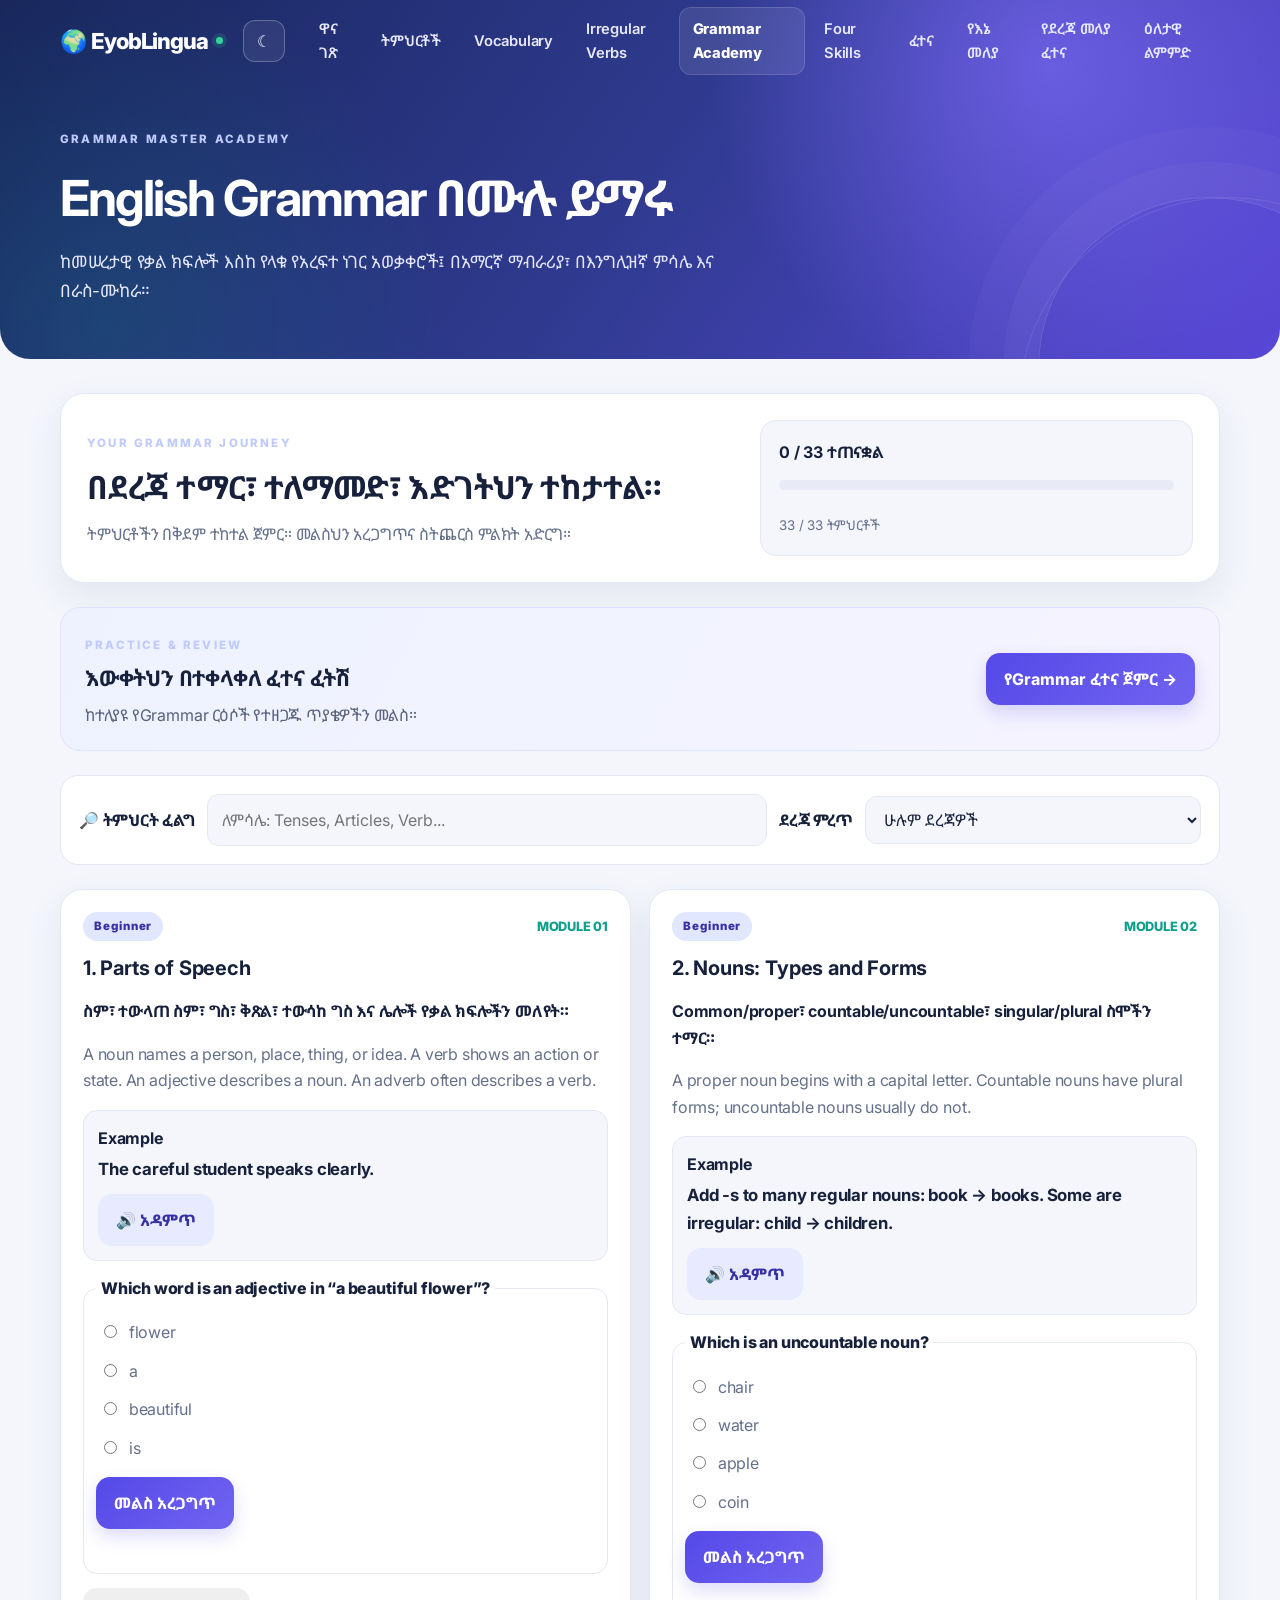
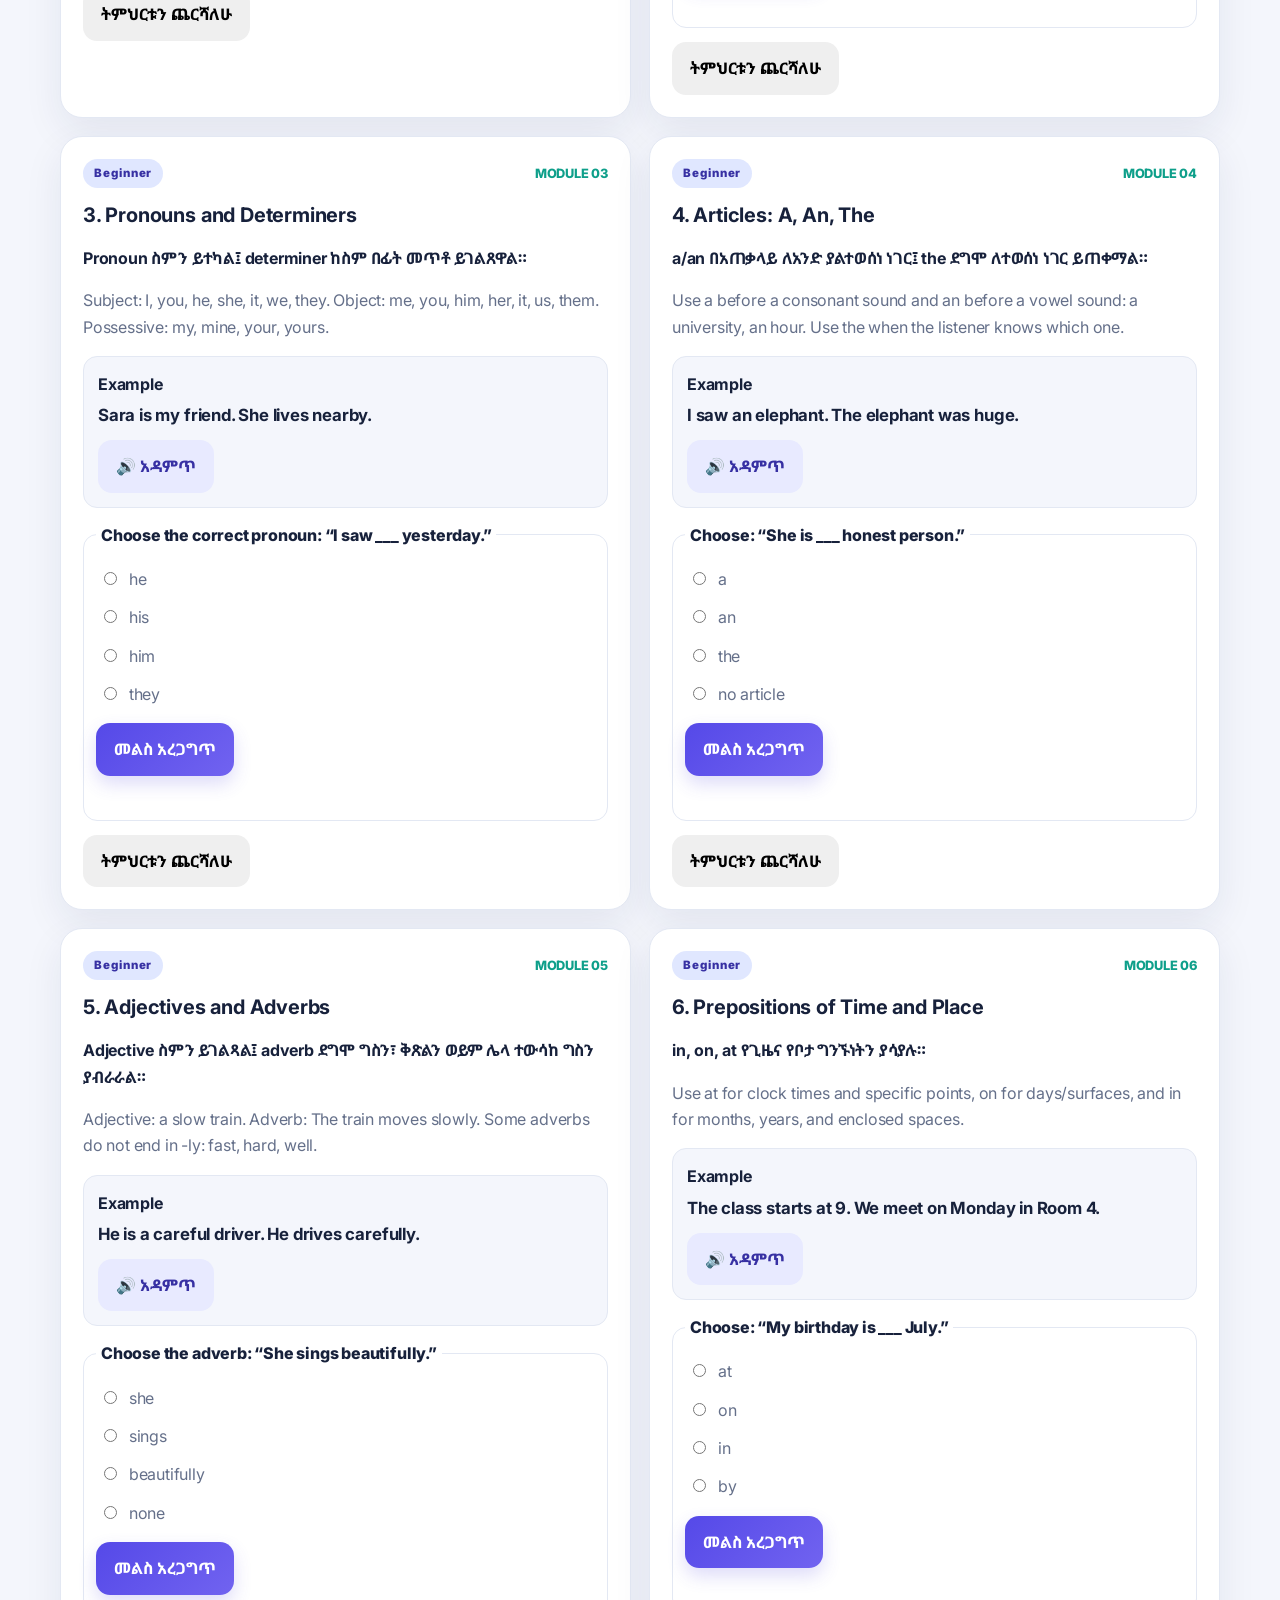
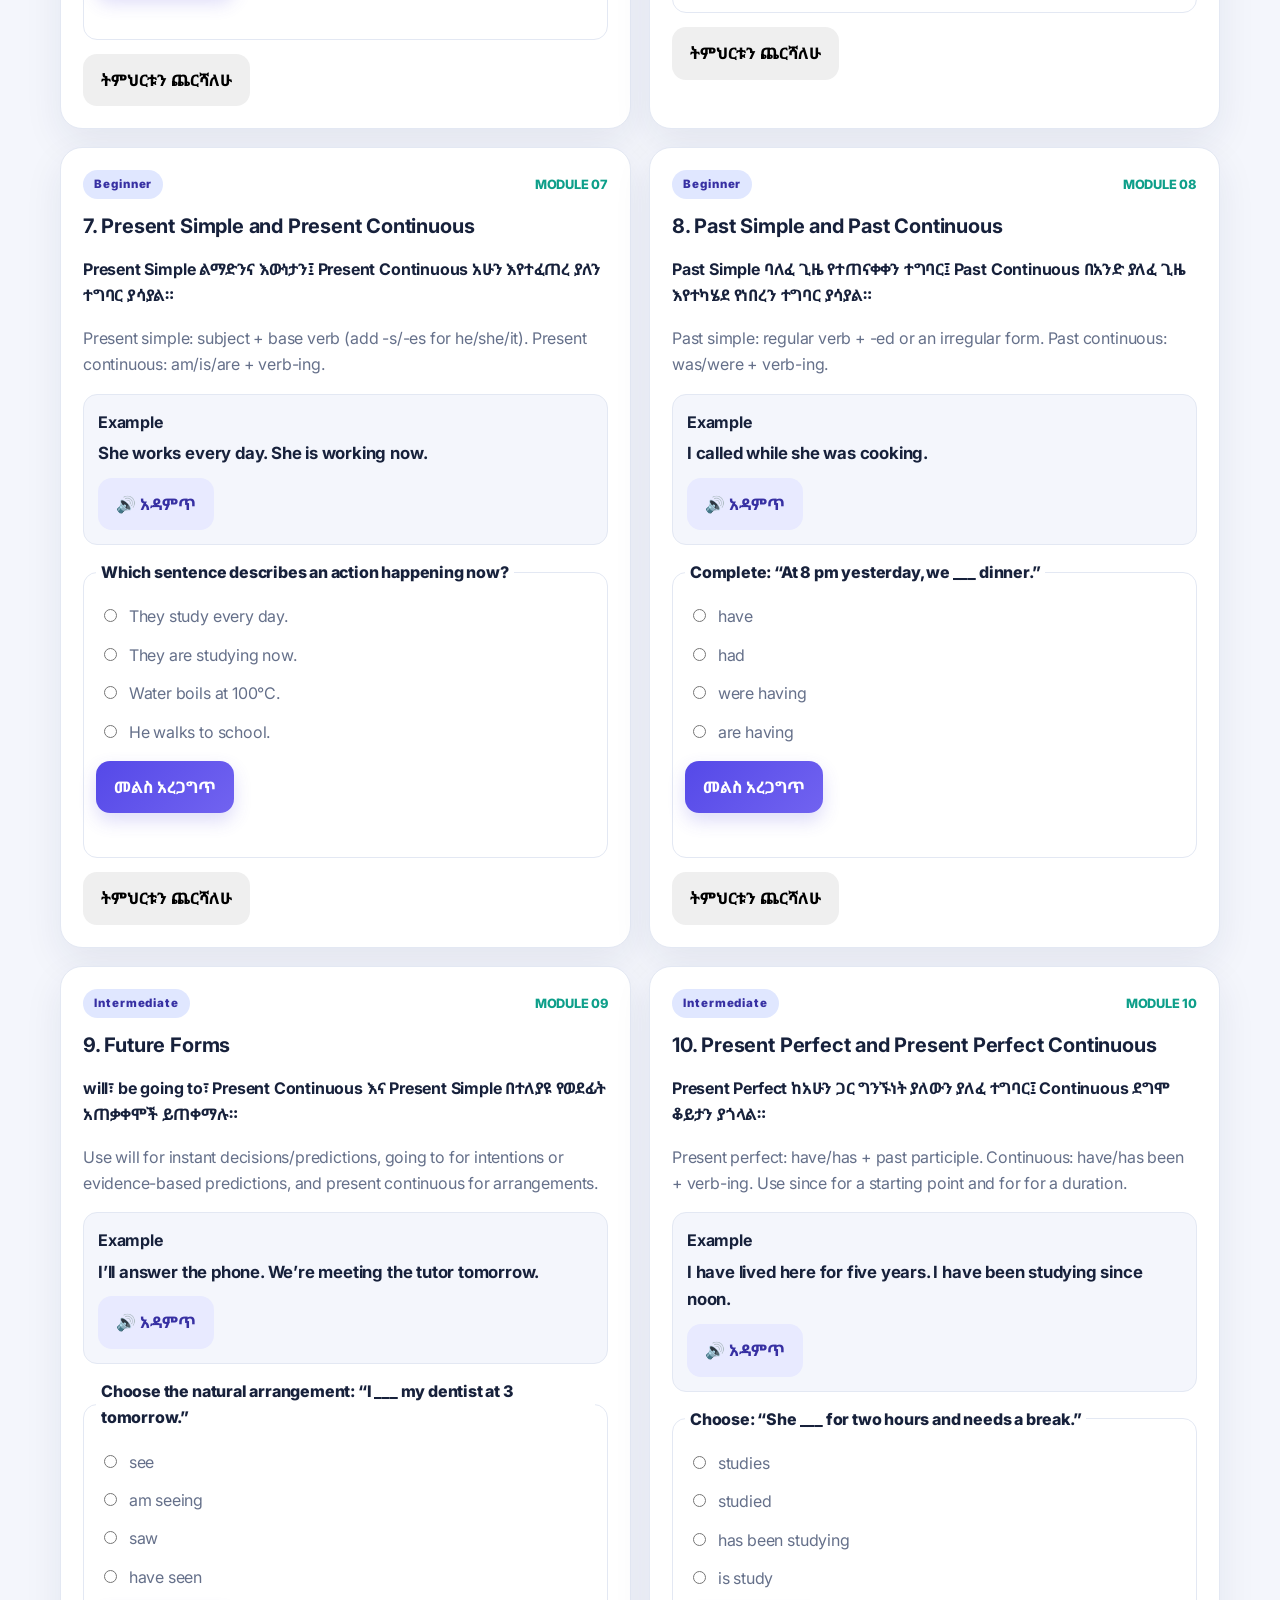
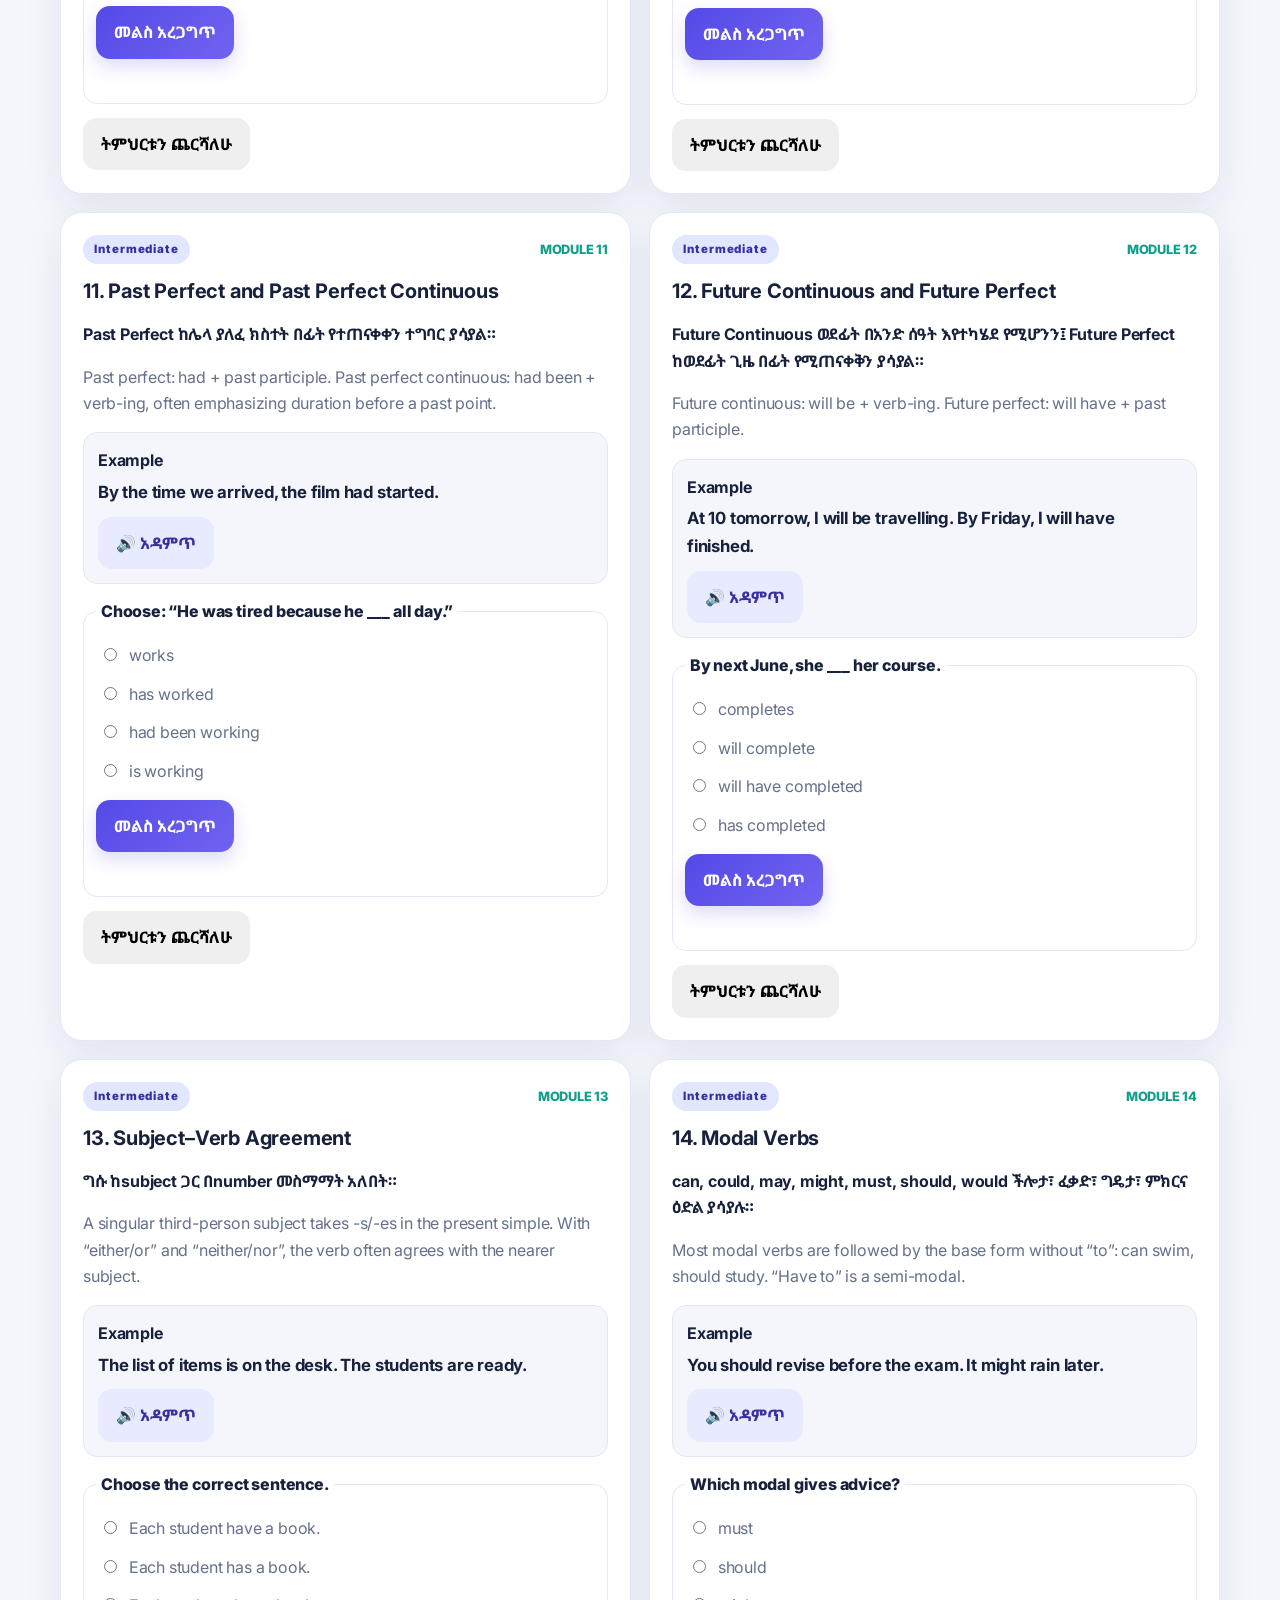
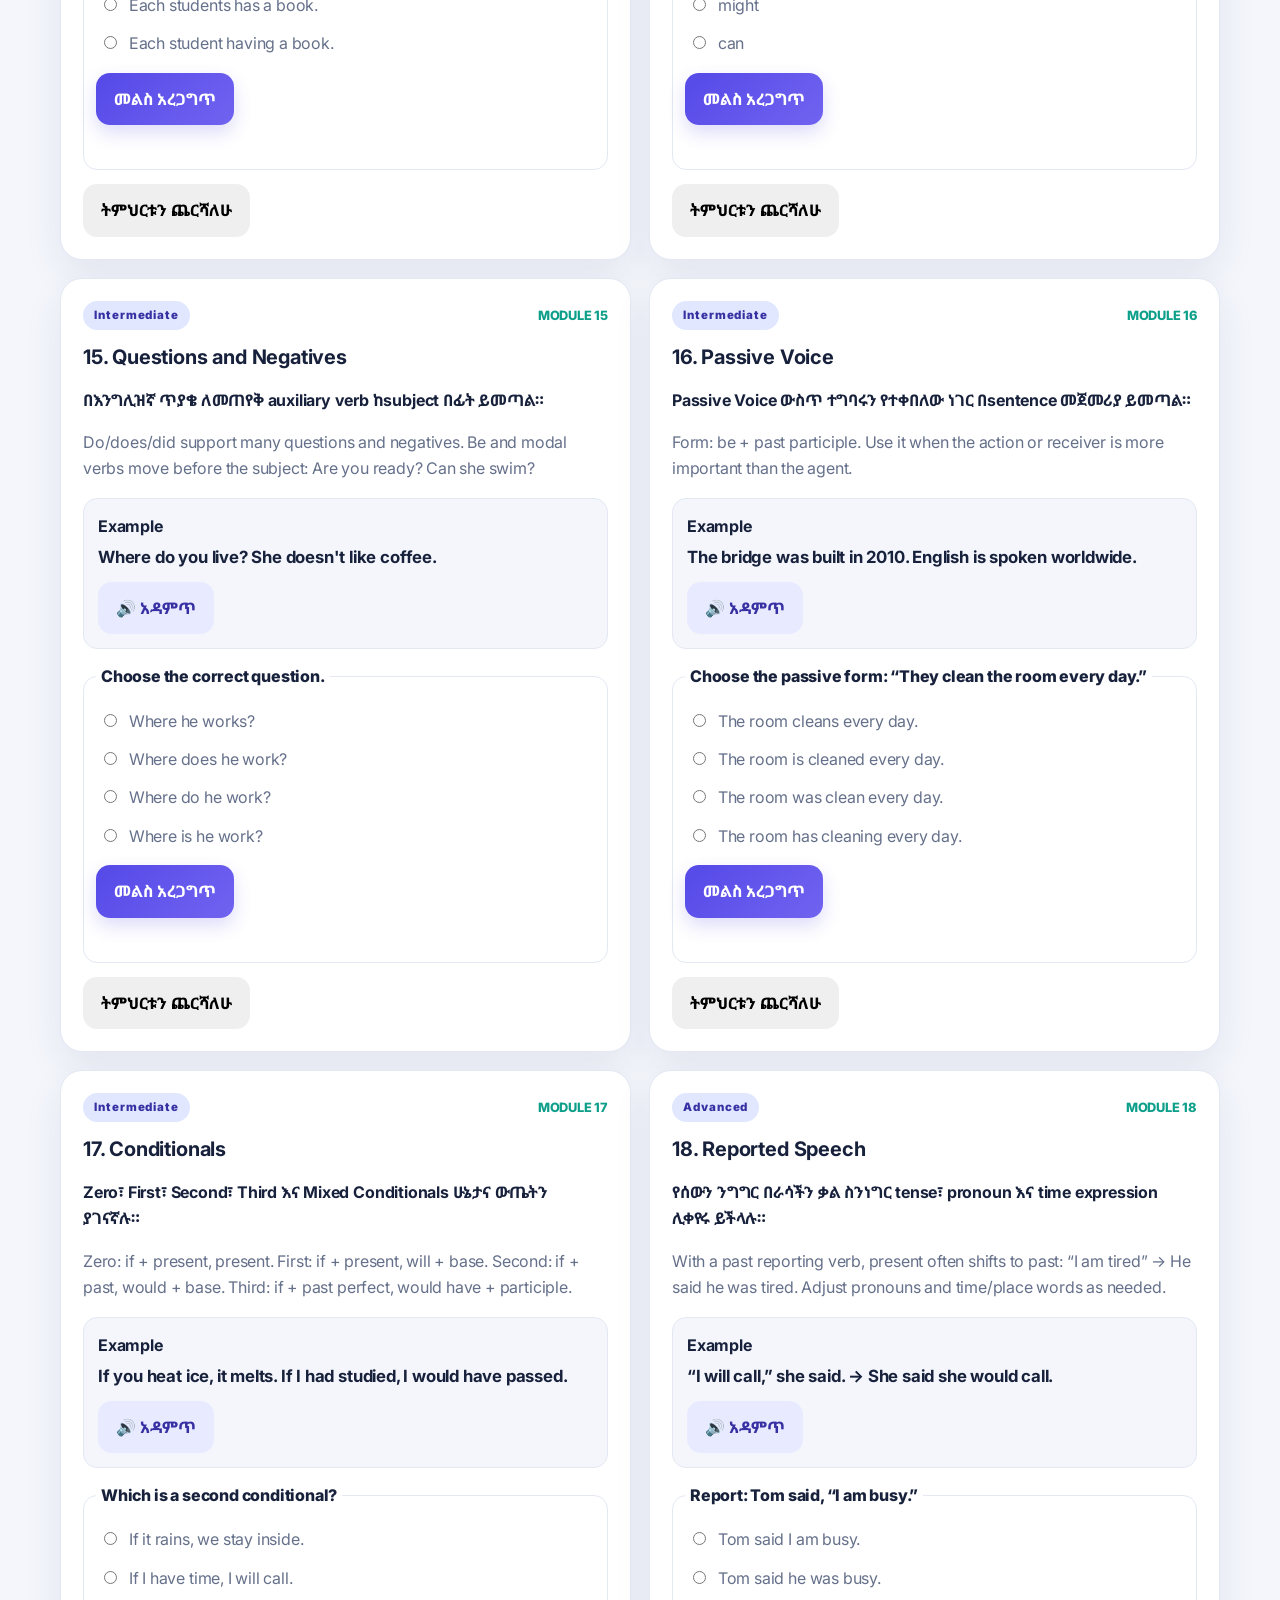
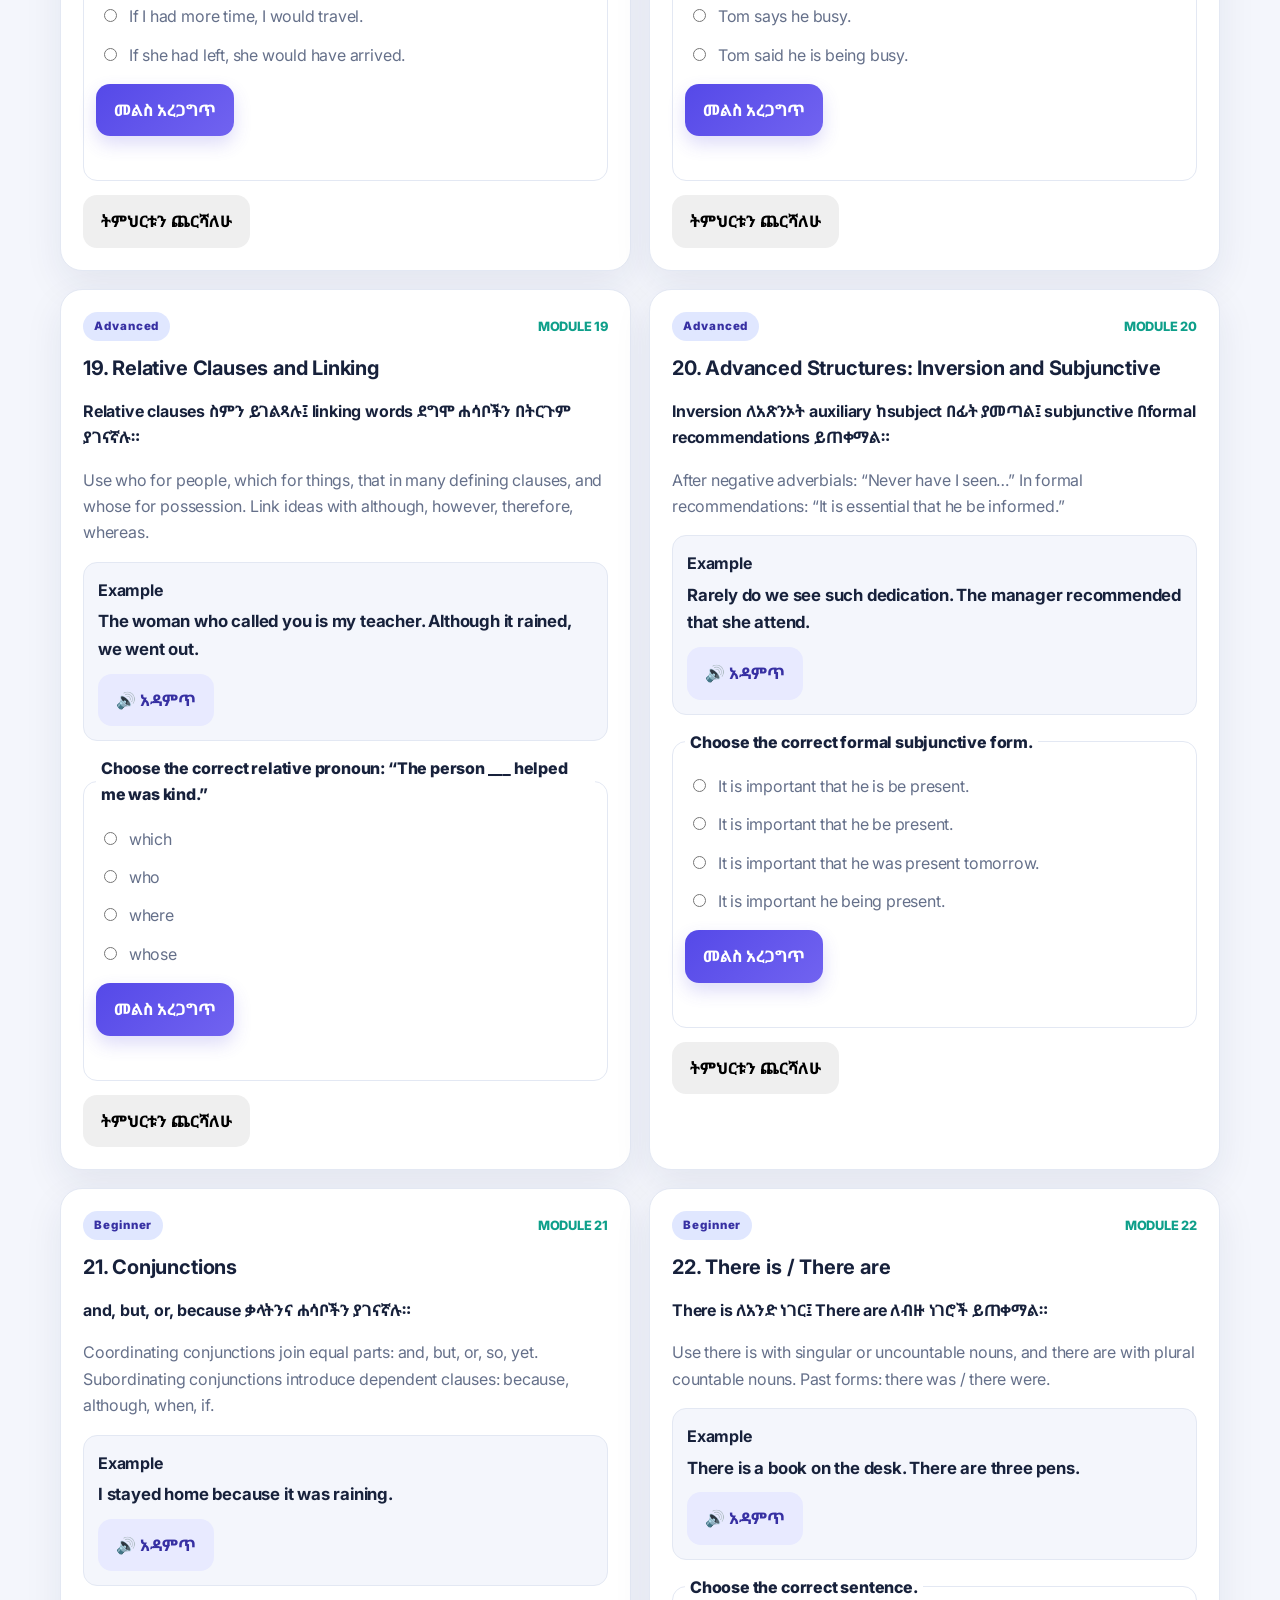
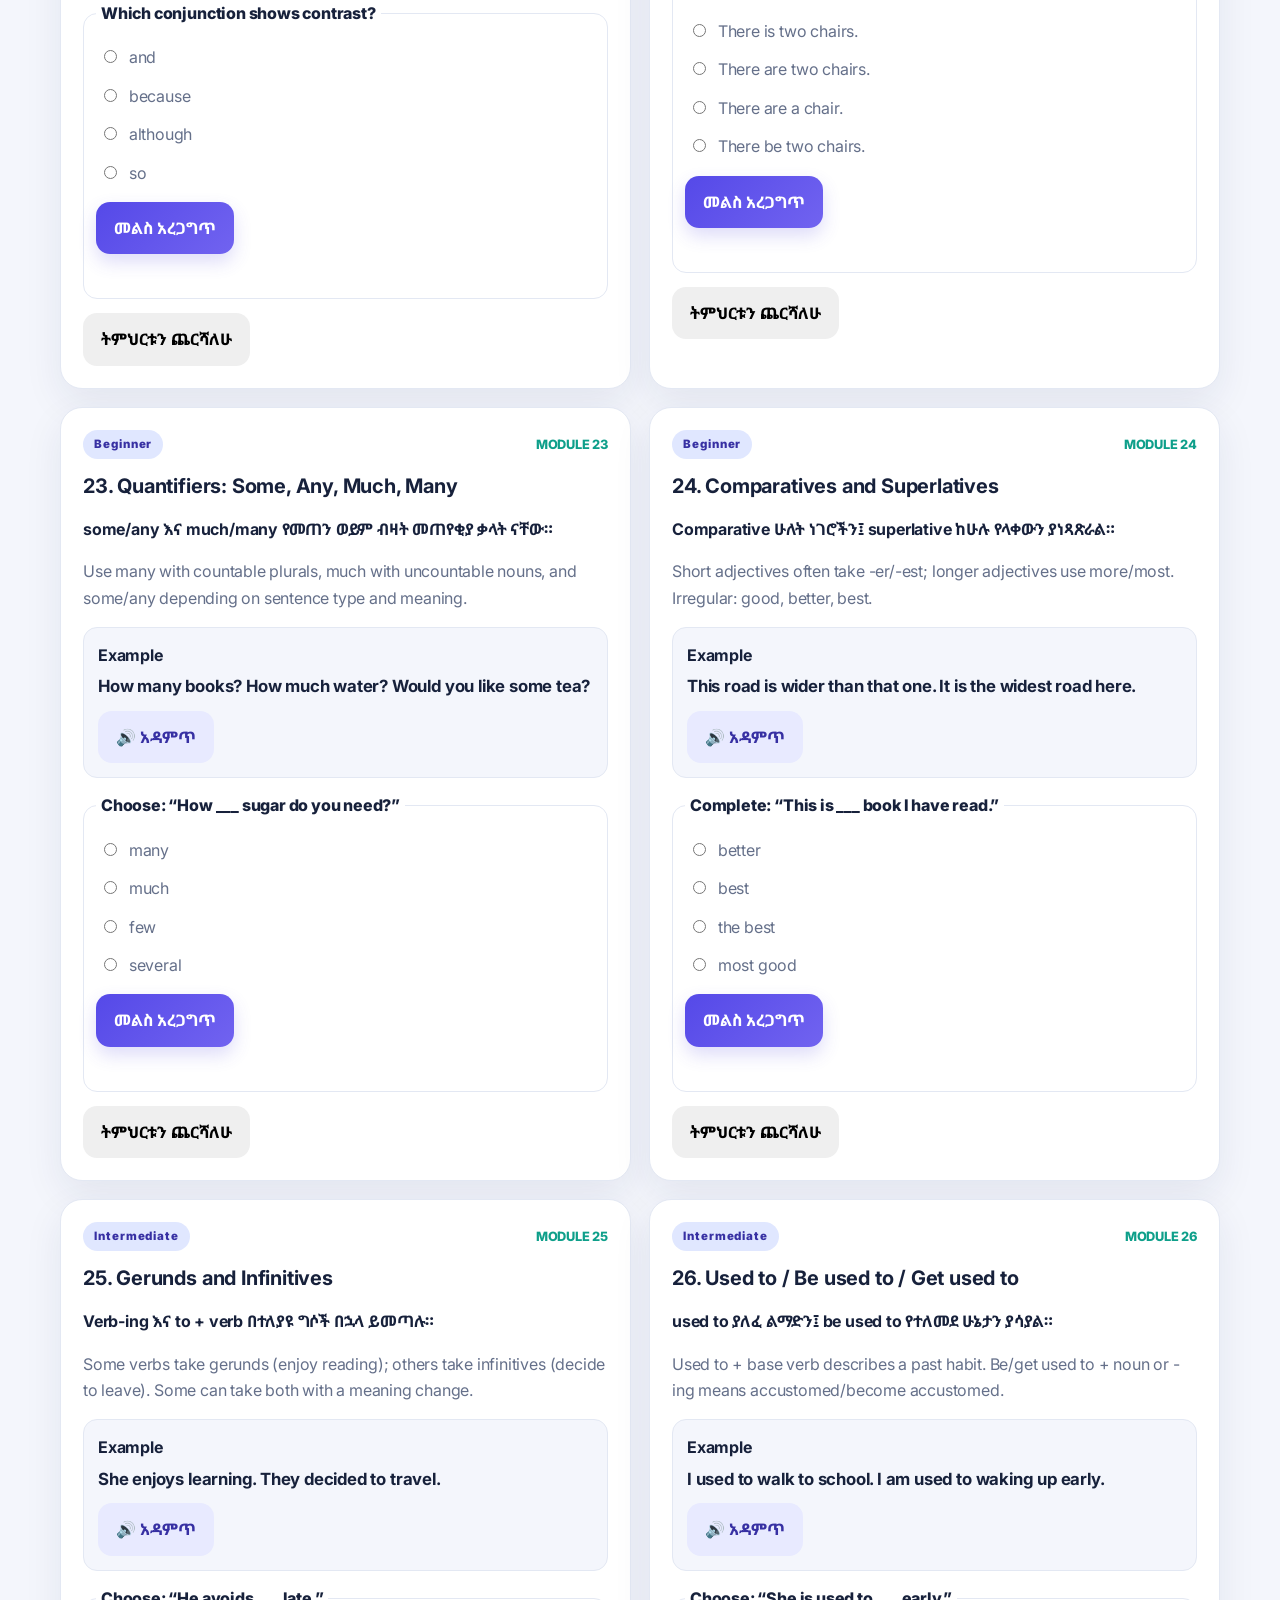
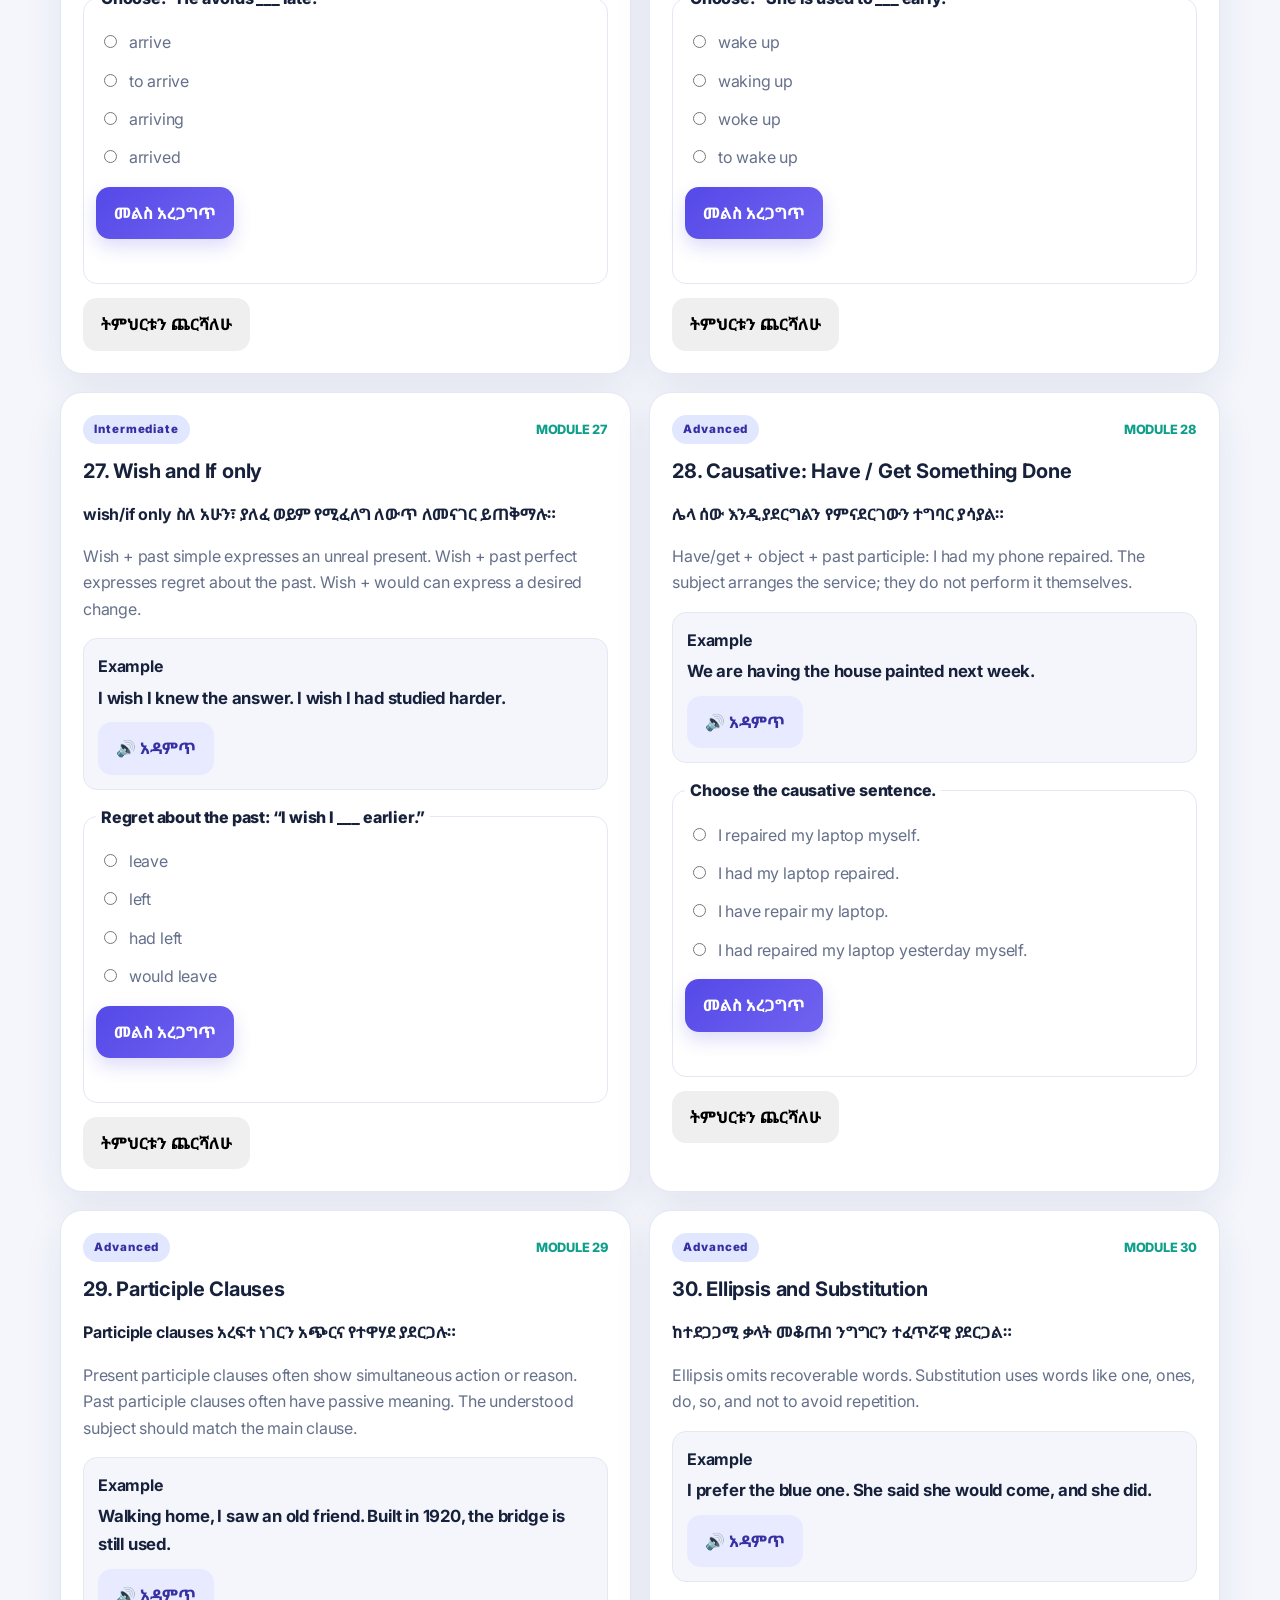
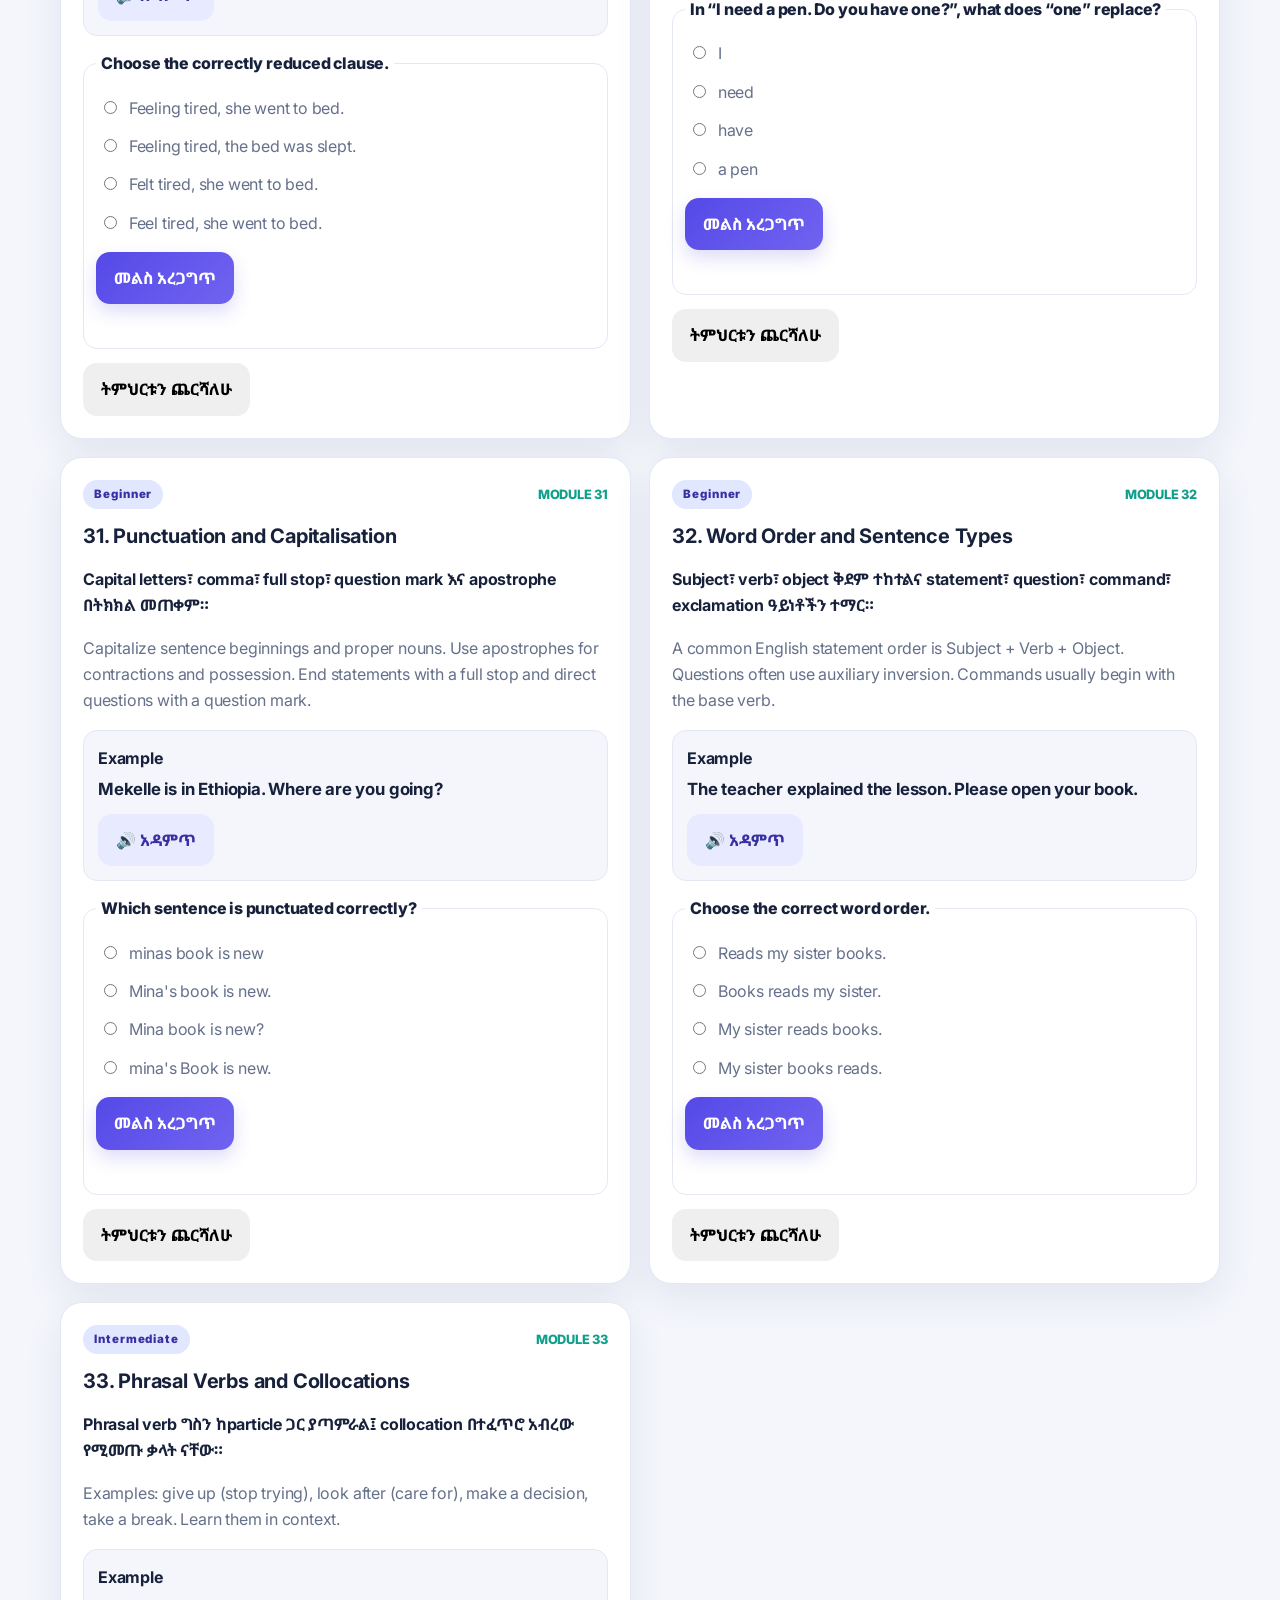
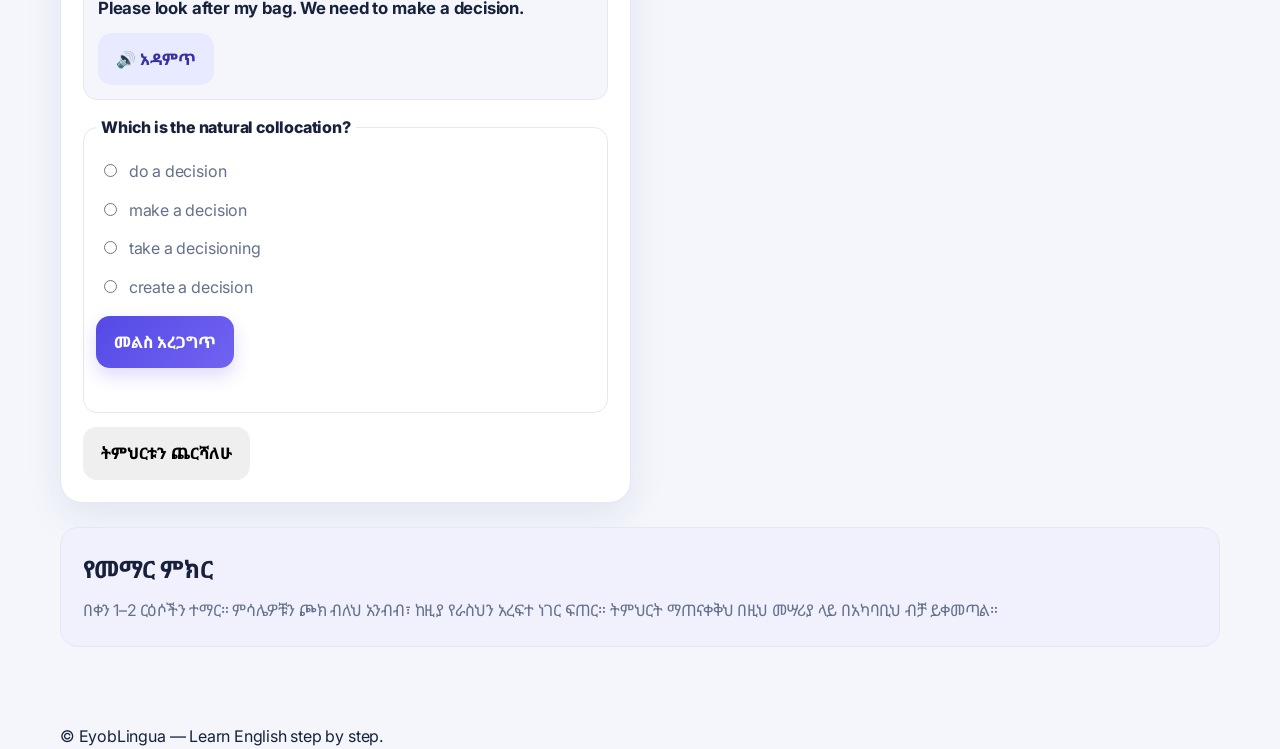
==== grammar.html @ c9924853 "Add files via upload" ====
<!doctype html>
<html lang="am"><head><meta charset="utf-8"><meta name="viewport" content="width=device-width,initial-scale=1"><meta name="theme-color" content="#24306b"><meta name="description" content="Learn English grammar step by step with Amharic explanations and practice."><link rel="manifest" href="manifest.json"><link rel="stylesheet" href="style.css?v=30"><title>Grammar Master Academy — EyobLingua</title></head>
<body>
<header class="subhero"><nav class="nav wrap"><a class="brand" href="index.html">🌍 EyobLingua</a><button class="menu-toggle" id="menu-toggle" aria-label="የምናሌ ዝርዝር ክፈት" aria-expanded="false">☰</button><button class="theme-toggle" id="theme-toggle" type="button" aria-label="ጨለማ/ብርሃን ሁነታ">◐</button><div class="nav-links" id="nav-links"><a href="index.html">ዋና ገጽ</a><a href="lessons.html">ትምህርቶች</a><a href="vocabulary.html">Vocabulary</a><a href="verbs.html">Irregular Verbs</a><a href="grammar.html" class="active">Grammar Academy</a><a href="skills.html">Four Skills</a><a href="quiz.html">ፈተና</a><a href="profile.html">የእኔ መለያ</a><a href="placement.html">የደረጃ መለያ ፈተና</a><a href="practice.html">ዕለታዊ ልምምድ</a></div></nav><div class="wrap subhero-content"><span class="eyebrow">GRAMMAR MASTER ACADEMY</span><h1>English Grammar በሙሉ ይማሩ</h1><p>ከመሠረታዊ የቃል ክፍሎች እስከ የላቁ የአረፍተ ነገር አወቃቀሮች፤ በአማርኛ ማብራሪያ፣ በእንግሊዝኛ ምሳሌ እና በራስ-ሙከራ።</p></div></header>
<main class="wrap page-main grammar-page">
<section class="grammar-intro"><div><span class="eyebrow">YOUR GRAMMAR JOURNEY</span><h2>በደረጃ ተማር፣ ተለማመድ፣ እድገትህን ተከታተል።</h2><p>ትምህርቶችን በቅደም ተከተል ጀምር። መልስህን አረጋግጥና ስትጨርስ ምልክት አድርግ።</p></div><div class="grammar-progress-box"><b id="grammar-progress-label">0 / 33 ተጠናቋል</b><div class="progress-track"><div class="progress-fill" id="grammar-progress" style="width:0%"></div></div><small id="grammar-count">33 ትምህርቶች</small></div></section>
<section class="grammar-next-step"><div><span class="eyebrow">PRACTICE & REVIEW</span><h2>እውቀትህን በተቀላቀለ ፈተና ፈትሽ</h2><p>ከተለያዩ የGrammar ርዕሶች የተዘጋጁ ጥያቄዎችን መልስ።</p></div><button class="btn btn-primary" id="grammar-quiz-start" type="button">የGrammar ፈተና ጀምር →</button></section><section class="grammar-tools"><label for="grammar-search">🔎 ትምህርት ፈልግ</label><input id="grammar-search" type="search" placeholder="ለምሳሌ: Tenses, Articles, Verb..."><label for="grammar-level">ደረጃ ምረጥ</label><select id="grammar-level"><option value="all">ሁሉም ደረጃዎች</option><option value="Beginner">Beginner</option><option value="Intermediate">Intermediate</option><option value="Advanced">Advanced</option></select></section>
<section id="grammar-list" class="grammar-list" aria-live="polite"></section>
<section id="grammar-quiz" class="grammar-quiz-panel" hidden><div class="grammar-quiz-head"><div><span class="eyebrow">KNOWLEDGE CHECK</span><h2>Grammar Challenge</h2><p id="gquiz-progress">ጥያቄ 1 / 10</p></div><button class="btn btn-outline" id="grammar-quiz-close" type="button">ዝጋ</button></div><div id="gquiz-body"></div><div class="grammar-quiz-actions"><button class="btn btn-primary" id="gquiz-next" type="button">ቀጣይ ጥያቄ →</button></div><p id="gquiz-result" aria-live="polite"></p></section><section class="grammar-note"><h2>የመማር ምክር</h2><p>በቀን 1–2 ርዕሶችን ተማር። ምሳሌዎቹን ጮክ ብለህ አንብብ፣ ከዚያ የራስህን አረፍተ ነገር ፍጠር። ትምህርት ማጠናቀቅህ በዚህ መሣሪያ ላይ በአካባቢህ ብቻ ይቀመጣል።</p></section>
</main><footer class="site-footer"><div class="wrap">© EyobLingua — Learn English step by step.</div></footer>
<script src="script.js?v=30" defer></script><script src="grammar.js?v=30" defer></script></body></html>
---- style.css ----
@import url('https://fonts.googleapis.com/css2?family=Noto+Sans+Ethiopic:wght@400;500;600;700;800&family=Inter:wght@400;500;600;700;800&display=swap');
:root{--primary:#4f46e5;--primary-dark:#3730a3;--secondary:#0f9f8f;--ink:#172033;--muted:#667085;--bg:#f5f7fb;--card:#fff;--border:#e4e8f0;--radius:20px;--shadow:0 12px 32px rgba(25,35,70,.07)}
*{box-sizing:border-box}html{scroll-behavior:smooth}body{margin:0;background:var(--bg);color:var(--ink);font-family:Inter,"Noto Sans Ethiopic",system-ui,sans-serif;line-height:1.65}a{color:inherit;text-decoration:none}button,input{font:inherit}.wrap{width:min(1120px,calc(100% - 36px));margin-inline:auto}.hero{background:radial-gradient(circle at 85% 15%,#7c3aed 0,transparent 32%),linear-gradient(130deg,#252a9a,#4f46e5 58%,#6d28d9);color:#fff;padding-bottom:68px;border-radius:0 0 36px 36px}.nav{min-height:78px;display:flex;align-items:center;justify-content:space-between;gap:20px}.brand{font-size:1.3rem;font-weight:800;letter-spacing:-.03em;white-space:nowrap}.nav-links{display:flex;align-items:center;gap:8px}.nav-links a{padding:9px 13px;border-radius:12px;color:#e7e9ff;font-size:.92rem;font-weight:600}.nav-links a:hover,.nav-links a.active{background:#ffffff20;color:#fff}.menu-toggle{display:none;border:1px solid #ffffff55;color:white;background:#ffffff18;border-radius:10px;padding:6px 12px;font-size:1.3rem}.hero-content{padding:56px 0 0;max-width:1120px}.eyebrow{font-size:.75rem;letter-spacing:.16em;font-weight:800;color:#a5b4fc}.hero h1{font-size:clamp(2.4rem,6vw,4.3rem);line-height:1.15;letter-spacing:-.045em;margin:16px 0}.hero h1 span{color:#c4b5fd}.hero-content>p,.subhero-content p{max-width:680px;color:#e4e7ff;font-size:1.08rem}.hero-actions{display:flex;gap:12px;flex-wrap:wrap;margin-top:28px}.btn{display:inline-flex;justify-content:center;align-items:center;gap:8px;border:0;border-radius:13px;padding:13px 18px;font-weight:750;cursor:pointer;transition:transform .15s,box-shadow .15s}.btn:hover{transform:translateY(-1px)}.btn-primary{background:var(--primary);color:#fff;box-shadow:0 6px 14px #4f46e526}.btn-secondary{background:#e8eaff;color:var(--primary-dark)}.btn-light{background:#fff;color:#3730a3}.btn-outline-light{border:1px solid #ffffff77;color:#fff;background:#ffffff10}.page-main{padding-top:30px;padding-bottom:60px}.stats-grid{display:grid;grid-template-columns:repeat(3,1fr);gap:16px;margin-top:-2px}.stat-card{display:flex;align-items:center;gap:15px;background:var(--card);padding:22px;border:1px solid var(--border);border-radius:18px;box-shadow:var(--shadow)}.stat-icon{font-size:1.9rem;background:#eef0ff;padding:12px;border-radius:14px}.stat-card strong{display:block;font-size:1.6rem;line-height:1.2}.stat-card span:last-child{color:var(--muted);font-size:.88rem}.section-head{margin:48px 0 20px}.section-head h2{margin:4px 0;font-size:1.8rem}.section-head p{margin:0;color:var(--muted)}.level-grid{display:grid;grid-template-columns:repeat(3,1fr);gap:16px}.level-card{border-radius:20px;padding:24px;background:#fff;border:1px solid var(--border);transition:transform .18s,box-shadow .18s}.level-card:hover,.feature-card:hover{transform:translateY(-3px);box-shadow:var(--shadow)}.level-card>span,.feature-card>span{font-size:2rem}.level-card h3{margin:10px 0 5px;font-size:1.25rem}.level-card p{color:var(--muted);font-size:.93rem;min-height:72px}.level-card b{font-size:.88rem;color:var(--primary)}.beginner{border-top:4px solid #10b981}.intermediate{border-top:4px solid #f59e0b}.advanced{border-top:4px solid #8b5cf6}.feature-grid{display:grid;grid-template-columns:repeat(3,1fr);gap:16px;margin-top:22px}.feature-card{padding:24px;background:var(--card);border:1px solid var(--border);border-radius:18px;transition:transform .18s,box-shadow .18s}.feature-card h3{margin:10px 0 4px}.feature-card p{color:var(--muted);font-size:.93rem}.feature-card a{color:var(--primary);font-weight:700;font-size:.9rem}.footer{background:#151a2b;color:#c5cbe0;padding:24px 0}.footer-inner{display:flex;justify-content:space-between;gap:12px;align-items:center;flex-wrap:wrap;font-size:.85rem}.footer strong{color:#fff}.subhero{background:linear-gradient(125deg,#292d99,#4f46e5 60%,#6d28d9);color:#fff;border-radius:0 0 30px 30px}.subhero-content{padding:24px 0 45px}.subhero-content h1{font-size:clamp(1.9rem,4vw,3rem);margin:8px 0}.subhero-content p{margin:0}.lesson-tools{background:#fff;padding:20px;border:1px solid var(--border);border-radius:18px;box-shadow:var(--shadow);margin-bottom:22px}.lesson-tools label{display:block;font-weight:750;margin-bottom:8px}.lesson-tools input,.profile-card input{width:100%;border:1px solid #d7ddea;border-radius:12px;padding:13px 14px;outline:none;background:#fff;color:var(--ink)}.lesson-tools input:focus,.profile-card input:focus{border-color:var(--primary);box-shadow:0 0 0 3px #4f46e51a}.filter-row{display:flex;gap:8px;flex-wrap:wrap;margin-top:14px}.filter-chip,.dictionary-filter-chip{border:1px solid var(--border);background:#fff;color:var(--muted);border-radius:999px;padding:7px 13px;font-weight:700;cursor:pointer}.filter-chip.active,.dictionary-filter-chip.active{background:var(--primary);color:#fff;border-color:var(--primary)}.lesson-grid{display:grid;grid-template-columns:repeat(2,minmax(0,1fr));gap:18px}.lesson-card{background:#fff;border:1px solid var(--border);border-radius:20px;padding:22px;box-shadow:var(--shadow);scroll-margin-top:20px}.lesson-card h2{font-size:1.2rem;line-height:1.4;margin:14px 0 6px}.lesson-card>p{color:var(--muted);margin-top:0}.lesson-card-top{display:flex;justify-content:space-between;align-items:center;gap:8px;color:var(--muted);font-size:.8rem}.level-pill{background:#d1fae5;color:#047857;font-weight:800;font-size:.7rem;padding:5px 9px;border-radius:999px;letter-spacing:.04em}.level-mid{background:#fef3c7;color:#92400e}.level-adv{background:#ede9fe;color:#6d28d9}.vocab-list{display:grid;gap:9px;margin:16px 0}.vocab-row{display:flex;align-items:center;justify-content:space-between;gap:12px;padding:12px;background:#f8f9ff;border:1px solid #edf0f9;border-radius:13px}.vocab-row div{min-width:0}.vocab-row strong,.vocab-row span,.vocab-row small{display:block}.vocab-row strong{color:#3730a3}.vocab-row span{font-size:.9rem}.vocab-row small{color:var(--muted);font-size:.78rem}.audio-btn{flex-shrink:0;border:0;background:#e7eaff;color:#3730a3;border-radius:10px;padding:9px 11px;font-size:.8rem;font-weight:800;cursor:pointer}.audio-btn:hover{background:#d9ddff}.audio-btn:disabled{opacity:.5}.grammar-box{background:#f8f9ff;border:1px solid #e6e9ff;border-radius:14px;padding:14px;margin:14px 0}.grammar-box p{margin:5px 0}.amharic-note{color:var(--muted);font-size:.88rem}.mark-lesson{width:100%;margin-top:4px}.mark-lesson.done{background:#d1fae5;color:#047857;box-shadow:none}.small-note{font-size:.82rem;color:var(--muted);margin-top:20px}.hidden{display:none!important}.empty-state{text-align:center;padding:30px;color:var(--muted)}.quiz-layout{max-width:760px}.quiz-panel{background:#fff;border:1px solid var(--border);border-radius:24px;padding:clamp(20px,5vw,36px);box-shadow:var(--shadow)}.quiz-meta{display:flex;justify-content:space-between;gap:10px;color:var(--muted);font-size:.9rem;font-weight:750}.progress-track{height:9px;background:#e9ecf5;border-radius:999px;overflow:hidden;margin:14px 0 25px}.progress-fill{height:100%;background:linear-gradient(90deg,#4f46e5,#8b5cf6);border-radius:999px;transition:width .25s}.quiz-panel h2{font-size:1.35rem;line-height:1.5}.options{display:grid;gap:10px;margin:22px 0}.option-btn{width:100%;text-align:left;background:#fff;border:1px solid var(--border);padding:14px 16px;border-radius:13px;cursor:pointer;color:var(--ink);font-weight:600}.option-btn:hover:not(:disabled){border-color:var(--primary);background:#f7f7ff}.option-btn.correct{background:#dcfce7;border-color:#16a34a;color:#166534}.option-btn.wrong{background:#fee2e2;border-color:#dc2626;color:#991b1b}.option-btn:disabled{cursor:default}.feedback{min-height:24px;font-weight:700}.feedback.good{color:#15803d}.feedback.bad{color:#b91c1c}.result-icon{font-size:3rem}.score-badge{display:inline-block;background:#fef3c7;color:#92400e;padding:8px 15px;border-radius:999px;font-weight:800;margin:12px 0}.profile-layout{display:grid;grid-template-columns:.8fr 1.2fr;gap:20px;align-items:start}.profile-card,.progress-card{background:#fff;border:1px solid var(--border);border-radius:22px;padding:26px;box-shadow:var(--shadow)}.profile-card{text-align:center}.avatar{font-size:2.5rem;background:#eef0ff;border-radius:50%;width:82px;height:82px;display:grid;place-items:center;margin:0 auto 12px}.profile-card h2{margin:5px 0}.profile-card>p{color:var(--muted);margin-top:0}.profile-card form{text-align:left;margin-top:25px}.profile-card label{display:block;font-weight:750;margin-bottom:7px}.profile-card .btn{width:100%;margin-top:12px}.progress-stat{margin:22px 0}.progress-stat>div:first-child{display:flex;justify-content:space-between;gap:10px;font-weight:650}.profile-stats{display:grid;grid-template-columns:1fr 1fr;gap:12px;margin:25px 0}.profile-stats>div{background:#f7f8ff;border-radius:15px;padding:17px}.profile-stats strong,.profile-stats span{display:block}.profile-stats strong{font-size:1.5rem}.profile-stats span{font-size:.85rem;color:var(--muted)}#reset-progress{width:100%}
@media(max-width:760px){.wrap{width:min(100% - 26px,600px)}.menu-toggle{display:block}.nav{min-height:68px;flex-wrap:wrap}.nav-links{display:none;width:100%;padding:0 0 14px;flex-direction:column;align-items:stretch}.nav-links.open{display:flex}.nav-links a{padding:10px 12px}.hero{padding-bottom:48px;border-radius:0 0 26px 26px}.hero-content{padding-top:35px}.stats-grid{grid-template-columns:1fr;gap:10px}.stat-card{padding:15px}.stat-icon{font-size:1.5rem;padding:9px}.level-grid,.feature-grid,.lesson-grid,.profile-layout{grid-template-columns:1fr}.level-card p{min-height:0}.section-head{margin-top:35px}.subhero-content{padding:15px 0 32px}.vocab-row{align-items:flex-start}.audio-btn{padding:8px}.footer-inner{flex-direction:column;align-items:flex-start;gap:5px}}@media(min-width:761px) and (max-width:980px){.level-grid,.feature-grid{grid-template-columns:repeat(2,1fr)}.lesson-grid{grid-template-columns:1fr}}


/* EyobLingua Modern UI v3 — progressive enhancement layer */
:root{
 --surface-soft:#f0f3ff;--ring:rgba(79,70,229,.22);
 --hero-glow:rgba(139,92,246,.32);
}
body{letter-spacing:-.01em;transition:background .2s,color .2s}
::selection{background:#c4b5fd;color:#21145b}
:focus-visible{outline:3px solid #818cf8;outline-offset:3px}
.nav{position:relative;z-index:5}
.brand{display:inline-flex;align-items:center;gap:8px}
.brand::after{content:"";width:7px;height:7px;border-radius:50%;background:#34d399;box-shadow:0 0 0 4px #34d39925}
.hero,.subhero{position:relative;overflow:hidden}
.hero::before,.subhero::before{content:"";position:absolute;width:340px;height:340px;border-radius:50%;right:-100px;bottom:-180px;border:1px solid #ffffff24;box-shadow:0 0 0 35px #ffffff08,0 0 0 70px #ffffff06;pointer-events:none}
.hero-content{position:relative}
.hero h1{max-width:900px;text-wrap:balance}
.hero-content>p{line-height:1.9}
.btn{min-height:46px;box-shadow:0 6px 18px rgba(20,25,70,.08)}
.btn:active,.audio-btn:active,.filter-chip:active{transform:scale(.98)}
.stat-card,.level-card,.feature-card,.lesson-card,.quiz-panel,.profile-card,.progress-card,.lesson-tools{box-shadow:0 10px 30px rgba(24,32,72,.045);transition:transform .18s,border-color .18s,box-shadow .18s}
.stat-card:hover,.lesson-card:hover{border-color:#c7d2fe}
.stat-icon{min-width:58px;display:grid;place-items:center}
.level-card{position:relative;overflow:hidden}
.level-card::after{content:"";position:absolute;width:120px;height:120px;border-radius:50%;right:-45px;top:-55px;background:currentColor;opacity:.035}
.level-card b{display:inline-flex;gap:6px;align-items:center}
.feature-card{position:relative}
.feature-card>span{display:inline-grid;place-items:center;width:56px;height:56px;background:var(--surface-soft);border-radius:16px}
.section-head{display:flex;align-items:end;justify-content:space-between;gap:16px}
.lesson-card{border-radius:22px}
.vocab-row{transition:background .15s,border-color .15s}
.vocab-row:hover{background:#f2f4ff;border-color:#dbe0ff}
.audio-btn{min-height:40px}
.mark-lesson{margin-top:12px}
.filter-chip{transition:background .15s,color .15s,border-color .15s}
.quiz-panel{border-radius:26px}
.option-btn{transition:background .15s,border-color .15s,transform .15s}
.option-btn:hover:not(:disabled){transform:translateX(2px)}
.progress-track{height:10px}
.progress-fill{background:linear-gradient(90deg,#4f46e5,#8b5cf6,#06b6d4)}
.profile-card .avatar{box-shadow:0 0 0 8px #eef0ff}
.footer{margin-top:12px}
.footer a{color:#c4b5fd}
.footer a:hover{color:#fff}
.theme-toggle{display:inline-flex;align-items:center;justify-content:center;min-width:42px;height:42px;padding:0 12px;border-radius:12px;border:1px solid #ffffff42;background:#ffffff12;color:#fff;font-size:1rem;cursor:pointer}
.theme-toggle:hover{background:#ffffff25}
.nav-links .active{font-weight:800}
.toast-message{position:fixed;left:50%;bottom:24px;transform:translate(-50%,20px);z-index:50;background:#172033;color:#fff;padding:12px 18px;border-radius:14px;box-shadow:0 12px 36px #0003;opacity:0;pointer-events:none;transition:.2s;max-width:calc(100% - 30px);text-align:center}
.toast-message.show{opacity:1;transform:translate(-50%,0)}
/* Dark mode is optional and remembers the learner's choice on this device. */
html[data-theme="dark"]{--ink:#edf0ff;--muted:#aab2ca;--bg:#0d1222;--card:#151c30;--border:#29324b;--surface-soft:#202844;--shadow:0 12px 32px rgba(0,0,0,.18);color-scheme:dark}
html[data-theme="dark"] body{background:var(--bg);color:var(--ink)}
html[data-theme="dark"] .stat-card,html[data-theme="dark"] .level-card,html[data-theme="dark"] .feature-card,html[data-theme="dark"] .lesson-card,html[data-theme="dark"] .quiz-panel,html[data-theme="dark"] .profile-card,html[data-theme="dark"] .progress-card,html[data-theme="dark"] .lesson-tools{background:var(--card);border-color:var(--border)}
html[data-theme="dark"] .vocab-row,html[data-theme="dark"] .grammar-box,html[data-theme="dark"] .profile-stats>div{background:#1c2540;border-color:#303b5a}
html[data-theme="dark"] .vocab-row strong{color:#c4b5fd}
html[data-theme="dark"] .audio-btn,html[data-theme="dark"] .btn-secondary,html[data-theme="dark"] .filter-chip{background:#252f4d;color:#e0e7ff;border-color:#354263}
html[data-theme="dark"] .filter-chip.active,.dictionary-filter-chip.active{background:#4f46e5;color:#fff;border-color:#4f46e5}
html[data-theme="dark"] .lesson-tools input,html[data-theme="dark"] .profile-card input,html[data-theme="dark"] .option-btn{background:#11182a;color:var(--ink);border-color:#35405c}
html[data-theme="dark"] .option-btn:hover:not(:disabled){background:#202844}
html[data-theme="dark"] .progress-track{background:#303852}
html[data-theme="dark"] .profile-card .avatar{background:#252f4d}
@media(max-width:760px){
 .hero-actions .btn{width:100%}
 .section-head{align-items:flex-start}
 .level-card,.feature-card{padding:21px}
 .stat-card{border-radius:16px}
 .theme-toggle{align-self:flex-start;margin:2px 0 8px}
}
@media(prefers-reduced-motion:reduce){*,*::before,*::after{scroll-behavior:auto!important;transition:none!important;animation:none!important}}


/* EyobLingua Premium Design System — v10 */
:root{
 --primary:#4f46e5;--primary-dark:#3730a3;--secondary:#0e9f8a;
 --ink:#17213b;--muted:#65708a;--bg:#f4f6fc;--card:#fff;--border:#e3e8f3;
 --radius:22px;--shadow:0 14px 38px rgba(31,42,89,.08);
 --surface-soft:#eef1ff;--ring-track:#e8eaf5;
}
body{background:var(--bg);color:var(--ink);letter-spacing:-.012em}
.wrap{width:min(1160px,calc(100% - 40px))}
.hero,.subhero{background:radial-gradient(circle at 82% 18%,rgba(130,111,255,.62),transparent 31%),radial-gradient(circle at 8% 90%,rgba(14,159,138,.18),transparent 28%),linear-gradient(125deg,#18265b 0%,#303b91 52%,#5947d8 100%);position:relative;overflow:hidden}
.hero:after,.subhero:after{content:"";position:absolute;width:420px;height:420px;border:1px solid #ffffff18;border-radius:50%;right:-160px;bottom:-260px;pointer-events:none}
.nav{min-height:82px;position:relative;z-index:2}
.brand{font-size:1.38rem;letter-spacing:-.045em}
.nav-links{gap:5px}
.nav-links a{border:1px solid transparent;transition:background .2s,border-color .2s}
.nav-links a:hover,.nav-links a.active{background:#ffffff18;border-color:#ffffff22}
.hero-content{padding:64px 0 72px;position:relative;z-index:1}
.hero h1{max-width:820px;font-weight:850;line-height:1.13}
.hero h1 span{color:#c7d2fe}
.eyebrow{color:#bfcaff;font-size:.72rem;letter-spacing:.19em}
.subhero-content{padding:42px 0 54px;position:relative;z-index:1}
.subhero-content h1{font-size:clamp(2rem,5vw,3.1rem);letter-spacing:-.04em}
.btn{border-radius:14px;min-height:48px;box-shadow:none;transition:transform .18s ease,box-shadow .18s ease,filter .18s ease}
.btn:hover{transform:translateY(-2px);box-shadow:0 10px 24px #202c641c}
.btn-primary{background:linear-gradient(135deg,#5549e8,#7163f0);box-shadow:0 8px 18px #5146df30}
.page-main{padding-top:34px;padding-bottom:76px}
.stat-card,.level-card,.feature-card,.lesson-tools,.lesson-card,.quiz-panel,.profile-card,.progress-card{
 border:1px solid var(--border);border-radius:var(--radius);box-shadow:var(--shadow)
}
.stat-card{padding:22px 24px;gap:17px;transition:transform .2s,border-color .2s}
.stat-card:hover,.level-card:hover,.feature-card:hover,.lesson-card:hover{transform:translateY(-3px);border-color:#c6caff}
.stat-icon{width:48px;height:48px;display:grid;place-items:center;border-radius:16px;background:var(--surface-soft);font-size:1.45rem}
.stat-card strong{font-size:1.8rem;letter-spacing:-.05em}
.section-head{margin:44px 0 20px}
.section-head h2{font-size:clamp(1.5rem,3vw,2rem);letter-spacing:-.035em}
.level-grid{gap:18px}
.level-card{padding:25px;position:relative;overflow:hidden;transition:transform .2s,border-color .2s}
.level-card:after{content:"";position:absolute;width:120px;height:120px;border-radius:50%;right:-46px;top:-46px;background:currentColor;opacity:.045}
.level-card h3{font-size:1.25rem;letter-spacing:-.025em}
.feature-grid{gap:18px;margin-top:28px}
.feature-card{padding:24px;transition:transform .2s,border-color .2s}
.feature-card>span{width:46px;height:46px;display:grid;place-items:center;background:var(--surface-soft);border-radius:15px;font-size:1.35rem}
.welcome-panel{display:grid;grid-template-columns:1.3fr .7fr;align-items:center;gap:24px;margin:0 0 28px;padding:30px 34px;border:1px solid #dfe4fa;border-radius:28px;background:linear-gradient(115deg,#fff 0%,#f0f2ff 65%,#e9f7f5 100%);box-shadow:0 16px 42px rgba(35,47,100,.07);overflow:hidden}
.welcome-copy h2{font-size:clamp(1.45rem,3.2vw,2.15rem);line-height:1.35;letter-spacing:-.035em;margin:8px 0}
.welcome-copy p{color:#5e6880;max-width:580px;margin:8px 0 20px}
.welcome-mark{min-height:170px;position:relative;display:grid;place-items:center}
.welcome-core{width:104px;height:104px;border-radius:32px;display:grid;place-items:center;background:linear-gradient(145deg,#5146df,#7c6cf2);color:#fff;font-size:2.6rem;font-weight:900;box-shadow:0 18px 34px #5146df44;transform:rotate(-7deg);position:relative;z-index:1}
.welcome-core span{font-size:1rem;align-self:start;margin:-18px 0 0 -8px;color:#c9ffed}
.welcome-mark small{position:absolute;bottom:0;color:#69739a;font-size:.58rem;font-weight:800;letter-spacing:.15em}
.orbit{position:absolute;border:1px solid #7d83dc55;border-radius:50%;width:170px;height:100px;transform:rotate(-25deg)}
.orbit-two{width:205px;height:125px;transform:rotate(35deg);border-color:#21a99544}
.lesson-tools{padding:24px;background:var(--card);margin-bottom:22px}
.lesson-tools input{border:1px solid var(--border);border-radius:15px;min-height:54px;padding:12px 16px;background:var(--bg);outline:none}
.lesson-tools input:focus{border-color:#766cf0;box-shadow:0 0 0 4px #7163f01a}
.filter-chip,.dictionary-filter-chip{border:1px solid var(--border);border-radius:999px;padding:10px 17px;background:var(--bg);font-weight:700;transition:.18s}
.filter-chip.active,.dictionary-filter-chip.active{background:#4f46e5;color:#fff;border-color:#4f46e5;box-shadow:0 6px 16px #4f46e52b}
.lesson-grid{gap:20px}
.lesson-card{padding:24px;background:var(--card);transition:transform .2s,border-color .2s,box-shadow .2s}
.lesson-card h2{font-size:1.22rem;line-height:1.45;letter-spacing:-.025em}
.level-pill{border-radius:999px;padding:7px 13px;font-size:.7rem;letter-spacing:.05em}
.vocab-row{border:1px solid #e1e6f5;background:#f7f8fe;border-radius:17px;padding:14px 15px;gap:12px}
.vocab-row strong{color:#453bb3}
.audio-btn{border-radius:13px;background:#e8eaff;color:#35318d;min-height:42px;padding:8px 13px;font-weight:750}
.audio-btn:hover{background:#dcdfff}
.mark-lesson.done{background:#dcf7ec;color:#087452}
.progress-track{height:10px;border-radius:999px;background:var(--ring-track);overflow:hidden}
.progress-fill{border-radius:inherit;background:linear-gradient(90deg,#5146df,#16a58e);transition:width .35s ease}
.quiz-panel,.profile-card,.progress-card{padding:28px;background:var(--card)}
.option-btn{border:1px solid var(--border);border-radius:15px;padding:15px 17px;background:var(--bg);transition:border-color .18s,background .18s,transform .18s}
.option-btn:hover:not(:disabled){border-color:#8d86f2;transform:translateY(-1px)}
.option-btn.correct{background:#e3f8ef;border-color:#3ab58a;color:#126849}
.option-btn.wrong{background:#fff0f0;border-color:#e58a8a;color:#9b3030}
.profile-layout{gap:20px}
.profile-card .avatar{width:68px;height:68px;border-radius:22px;background:var(--surface-soft);display:grid;place-items:center}
.footer{background:#17234d;color:#e6eaff;margin-top:20px}
.footer-inner{padding:25px 0}
:focus-visible{outline:3px solid #8c84ff;outline-offset:3px}
@media(max-width:760px){
 .wrap{width:min(100% - 28px,600px)}
 .nav{min-height:72px;gap:10px}
 .brand{font-size:1.17rem}
 .hero{border-radius:0 0 28px 28px}
 .hero-content{padding:42px 0 52px}
 .hero h1{font-size:clamp(2.1rem,9vw,3.2rem)}
 .subhero-content{padding:30px 0 40px}
 .stats-grid{grid-template-columns:1fr;gap:11px}
 .stat-card{padding:16px 18px}
 .stat-icon{width:43px;height:43px}
 .welcome-panel{grid-template-columns:1fr;padding:23px 21px;gap:8px;border-radius:23px}
 .welcome-mark{min-height:135px}
 .welcome-core{width:82px;height:82px;border-radius:25px;font-size:2.1rem}
 .orbit{width:140px;height:85px}.orbit-two{width:170px;height:105px}
 .level-grid,.feature-grid{grid-template-columns:1fr}
 .lesson-card{padding:19px}
 .vocab-row{align-items:center}
 .quiz-panel,.profile-card,.progress-card{padding:21px}
}
@media(prefers-reduced-motion:reduce){*,*::before,*::after{scroll-behavior:auto!important;transition:none!important;animation:none!important}}
:root[data-theme="dark"]{
 --ink:#edf0ff;--muted:#aab3ce;--bg:#0c1224;--card:#151e35;--border:#2a3654;--surface-soft:#222d52;--ring-track:#283452;--shadow:0 14px 38px rgba(0,0,0,.22)
}
:root[data-theme="dark"] .welcome-panel{background:linear-gradient(115deg,#182440,#20264c 65%,#163a3a);border-color:#344166}
:root[data-theme="dark"] .welcome-copy p,:root[data-theme="dark"] .welcome-mark small{color:#b4bfd9}
:root[data-theme="dark"] .vocab-row,:root[data-theme="dark"] .lesson-tools input,:root[data-theme="dark"] .option-btn{background:#1c2743;border-color:#34415f;color:#edf0ff}
:root[data-theme="dark"] .vocab-row strong{color:#c4bcff}
:root[data-theme="dark"] .audio-btn{background:#2b3260;color:#e8e6ff}
:root[data-theme="dark"] .mark-lesson.done{background:#153d35;color:#a9f2d6}


/* v12 learning tools: dictionary and irregular verbs */
.learning-tools{padding:42px 0 18px}.section-heading{margin-bottom:20px}.section-heading h2{font-size:clamp(1.5rem,4vw,2.2rem);margin:8px 0}.section-heading p,.muted-copy{color:var(--muted)}
.tool-card-grid{display:grid;grid-template-columns:repeat(2,minmax(0,1fr));gap:16px}.tool-card,.dictionary-card,.dictionary-toolbar{background:var(--card);border:1px solid var(--border);border-radius:22px;padding:22px;box-shadow:var(--shadow)}.tool-card{display:block;transition:transform .18s,border-color .18s,box-shadow .18s}.tool-card:hover{transform:translateY(-3px);border-color:#8b83f4;box-shadow:0 16px 36px rgba(79,70,229,.13)}.tool-emoji{font-size:2rem}.tool-card h3{margin:10px 0 5px}.tool-card p{color:var(--muted);margin:0 0 15px}.tool-link{color:var(--primary);font-weight:800}
.dictionary-toolbar{margin-bottom:20px}.dictionary-toolbar label{display:block;font-weight:800;margin-bottom:8px}.dictionary-toolbar input{width:100%;padding:15px 16px;border:1px solid var(--border);border-radius:14px;background:var(--bg);color:var(--ink);outline-offset:3px}.dictionary-grid{display:grid;grid-template-columns:repeat(2,minmax(0,1fr));gap:14px}.dictionary-card{min-width:0}.dictionary-card-head{display:flex;justify-content:space-between;align-items:center}.word-type{font-size:.72rem;font-weight:800;text-transform:uppercase;letter-spacing:.08em;color:var(--secondary);background:color-mix(in srgb,var(--secondary) 12%,transparent);padding:5px 9px;border-radius:999px}.save-word{border:0;background:var(--bg);color:var(--primary);border-radius:10px;font-size:1.4rem;width:40px;height:40px}.dictionary-card h2{margin:10px 0 0;font-size:1.35rem}.translation{font-weight:750;color:var(--secondary);margin:2px 0 10px}.word-example{color:var(--muted);font-style:italic;min-height:3.2em}.table-scroll{overflow-x:auto;margin-top:14px}.verb-table{width:100%;border-collapse:collapse;min-width:560px}.verb-table th,.verb-table td{text-align:left;padding:12px;border-bottom:1px solid var(--border)}.verb-table th{font-size:.82rem;color:var(--muted);background:var(--bg)}.verb-table tr:hover td{background:color-mix(in srgb,var(--primary) 5%,transparent)}.filter-row{display:flex;gap:8px;flex-wrap:wrap;margin-top:14px}.filter-chip,.dictionary-filter-chip{border:1px solid var(--border);background:var(--bg);color:var(--ink);border-radius:999px;padding:8px 13px;font-weight:700}.filter-chip.active,.dictionary-filter-chip.active{background:var(--primary);border-color:var(--primary);color:#fff}
@media(max-width:650px){.tool-card-grid,.dictionary-grid{grid-template-columns:1fr}.tool-card,.dictionary-card{padding:18px}.dictionary-card h2{font-size:1.2rem}.dictionary-toolbar{padding:16px}}

/* v13 Daily Practice Center */
.practice-main{padding-top:28px}.daily-card,.review-panel,.practice-library{background:var(--card);border:1px solid var(--border);border-radius:24px;padding:clamp(18px,4vw,30px);margin-bottom:22px;box-shadow:var(--shadow)}.daily-card{background:linear-gradient(125deg,rgba(79,70,229,.12),rgba(15,159,143,.08)),var(--card);border-color:color-mix(in srgb,var(--primary) 28%,var(--border))}.daily-top{display:flex;align-items:center;justify-content:space-between;gap:10px}.daily-card h2{font-size:clamp(2rem,7vw,3rem);margin:12px 0 4px}.daily-card .translation{font-size:1.1rem}.review-card{border:1px solid var(--border);background:var(--bg);border-radius:18px;padding:20px}.review-card h2{font-size:clamp(1.5rem,5vw,2.2rem);margin:10px 0}.review-progress{font-size:.85rem;font-weight:800;color:var(--secondary)}.review-actions{display:flex;gap:10px;flex-wrap:wrap;margin:16px 0}.practice-tabs{display:flex;gap:9px;flex-wrap:wrap;margin:14px 0}.practice-tab{border:1px solid var(--border);border-radius:999px;padding:10px 16px;background:var(--bg);color:var(--ink);font-weight:800}.practice-tab.active{background:var(--primary);border-color:var(--primary);color:white}.practice-search{width:100%;padding:14px 16px;border:1px solid var(--border);border-radius:14px;background:var(--bg);color:var(--ink);margin:0 0 16px}.phrase-grid{display:grid;grid-template-columns:repeat(2,minmax(0,1fr));gap:14px}.phrase-card{background:var(--card);border:1px solid var(--border);border-radius:18px;padding:18px;min-width:0}.phrase-card h3{font-size:1.25rem;margin:10px 0 4px}.phrase-card p{margin:6px 0}.primary-link{display:inline-flex;align-items:center;justify-content:center;padding:11px 16px;border:0;border-radius:12px;background:var(--primary);color:#fff;font-weight:800;cursor:pointer}.review-card [hidden]{display:none!important}
@media(max-width:650px){.phrase-grid{grid-template-columns:1fr}.daily-top{align-items:flex-start;flex-direction:column}.practice-tab{padding:9px 12px;font-size:.9rem}.review-card{padding:16px}}

/* v14 Four Skills Academy */
.skills-page{display:grid;gap:34px}.skills-overview{display:grid;grid-template-columns:repeat(4,minmax(0,1fr));gap:12px}.skill-tile{display:grid;grid-template-columns:auto 1fr;align-items:center;gap:10px;padding:16px;background:var(--card);border:1px solid var(--border);border-radius:18px;box-shadow:var(--shadow)}.skill-tile>span{font-size:1.8rem}.skill-tile b,.skill-tile small{display:block}.skill-tile small{color:var(--muted);font-size:.78rem}.skill-tile a{grid-column:1/-1;color:var(--primary);font-weight:800;font-size:.88rem}.skills-section{scroll-margin-top:18px}.skills-heading{margin-bottom:16px}.skills-heading h2{font-size:clamp(1.5rem,4vw,2rem);margin:4px 0}.skills-heading p{color:var(--muted);margin:0}.skill-content-card{padding:24px;background:var(--card);border:1px solid var(--border);border-radius:22px;box-shadow:var(--shadow)}.skill-toolbar{display:flex;align-items:center;gap:12px;flex-wrap:wrap;margin-bottom:16px}.skill-toolbar label{font-weight:750}.skill-toolbar select{border:1px solid var(--border);border-radius:12px;padding:10px 14px;background:var(--bg);color:var(--ink)}.skill-level{display:inline-flex;border-radius:999px;padding:5px 11px;background:#e0e7ff;color:#3730a3;font-size:.72rem;font-weight:850;letter-spacing:.08em}.skill-content-card h3{font-size:1.35rem;margin:12px 0}.reading-text{font-size:1.05rem;line-height:1.9;white-space:normal}.skill-question{border:1px solid var(--border);border-radius:14px;padding:14px;margin:12px 0}.skill-question legend{font-weight:800;padding:0 6px}.skill-question label{display:block;padding:7px 4px;color:var(--muted)}.skill-question input{accent-color:var(--primary);margin-right:8px}.skill-feedback{font-weight:800;color:var(--secondary);margin-top:12px;min-height:1.5em}.skill-actions{display:flex;gap:10px;flex-wrap:wrap;margin:16px 0}.transcript{padding:16px;background:var(--bg);border-radius:14px;border:1px dashed var(--border)}.speaking-model{padding:16px;border-left:4px solid var(--primary);background:var(--bg);border-radius:0 14px 14px 0;font-size:1.08rem}.speaking-note{padding:12px 14px;background:color-mix(in srgb,var(--secondary) 8%,var(--card));border-radius:12px;color:var(--muted);font-size:.9rem}.self-check{display:grid;gap:10px;margin:16px 0}.self-check label{display:flex;gap:10px;align-items:flex-start}.self-check input{accent-color:var(--primary);margin-top:6px}.skill-content-card textarea{width:100%;resize:vertical;border:1px solid var(--border);border-radius:14px;padding:14px;background:var(--bg);color:var(--ink);font:inherit;line-height:1.7}.writing-meta{display:flex;justify-content:space-between;gap:10px;flex-wrap:wrap;color:var(--muted);font-size:.85rem;margin:8px 2px}
@media(max-width:850px){.skills-overview{grid-template-columns:repeat(2,minmax(0,1fr))}}
@media(max-width:560px){.skills-overview{grid-template-columns:1fr 1fr;gap:8px}.skill-tile{padding:12px;gap:7px}.skill-tile>span{font-size:1.5rem}.skill-content-card{padding:16px}.skill-actions .btn{flex:1}.reading-text{font-size:1rem}}

/* v15 Grammar Master Academy */
.grammar-page{display:grid;gap:24px}.grammar-intro{display:grid;grid-template-columns:1.5fr 1fr;gap:24px;align-items:center;padding:26px;background:var(--card);border:1px solid var(--border);border-radius:24px;box-shadow:var(--shadow)}.grammar-intro h2{margin:7px 0;font-size:clamp(1.35rem,3vw,2rem)}.grammar-intro p{color:var(--muted);margin:0}.grammar-progress-box{padding:18px;background:var(--bg);border:1px solid var(--border);border-radius:16px}.grammar-progress-box b,.grammar-progress-box small{display:block;margin-bottom:8px}.grammar-progress-box small{color:var(--muted);margin:8px 0 0}.grammar-tools{display:grid;grid-template-columns:auto minmax(180px,1fr) auto minmax(150px,.6fr);gap:12px;align-items:center;padding:18px;background:var(--card);border:1px solid var(--border);border-radius:18px}.grammar-tools label{font-weight:750}.grammar-tools input,.grammar-tools select{min-width:0;width:100%;padding:12px 14px;border:1px solid var(--border);border-radius:12px;background:var(--bg);color:var(--ink);font:inherit}.grammar-list{display:grid;grid-template-columns:repeat(2,minmax(0,1fr));gap:18px}.grammar-card{padding:22px;background:var(--card);border:1px solid var(--border);border-radius:22px;box-shadow:var(--shadow);min-width:0}.grammar-card-top{display:flex;justify-content:space-between;align-items:center;gap:8px}.grammar-done{font-size:.8rem;color:var(--secondary);font-weight:800}.grammar-card h2{font-size:1.25rem;line-height:1.35;margin:14px 0 8px}.grammar-card>p{color:var(--muted)}.grammar-am{font-weight:700;color:var(--ink)!important}.grammar-example{padding:14px;border:1px solid var(--border);border-radius:14px;background:var(--bg);margin:14px 0}.grammar-example p{font-size:1.05rem;font-weight:700;margin:5px 0 10px}.grammar-question{border:1px solid var(--border);border-radius:14px;padding:12px;margin:14px 0}.grammar-question legend{font-weight:800;padding:0 5px}.grammar-question label{display:block;padding:6px 3px;color:var(--muted)}.grammar-question input{accent-color:var(--primary);margin-right:8px}.grammar-question .btn{margin-top:10px}.grammar-feedback{min-height:1.5em;font-weight:750;margin:8px 0 0}.grammar-feedback.correct{color:var(--secondary)}.grammar-feedback.incorrect{color:#d97706}.grammar-note{padding:22px;border-radius:18px;background:color-mix(in srgb,var(--primary) 8%,var(--card));border:1px solid var(--border)}.grammar-note h2{margin:0 0 8px}.grammar-note p{margin:0;color:var(--muted)}
@media(max-width:800px){.grammar-list{grid-template-columns:1fr}.grammar-intro{grid-template-columns:1fr}.grammar-tools{grid-template-columns:1fr 1fr}.grammar-tools label{align-self:end}}
@media(max-width:520px){.grammar-tools{grid-template-columns:1fr}.grammar-card{padding:17px}.grammar-intro{padding:19px}}

/* v16 Grammar expansion and challenge */
.grammar-next-step{display:flex;align-items:center;justify-content:space-between;gap:20px;padding:22px 24px;border-radius:20px;background:linear-gradient(120deg,#eef2ff,#f5f3ff);border:1px solid #dfe3ff}.grammar-next-step h2{margin:5px 0;font-size:1.35rem}.grammar-next-step p{margin:0;color:#59627a}.grammar-quiz-panel{padding:24px;background:var(--card);border:1px solid var(--border);border-radius:22px;box-shadow:var(--shadow);scroll-margin-top:20px}.grammar-quiz-head{display:flex;align-items:center;justify-content:space-between;gap:12px}.grammar-quiz-head h2{margin:4px 0}.grammar-quiz-head p{color:var(--muted);margin:0}.gquiz-question{padding:18px;margin:18px 0;border:1px solid var(--border);border-radius:16px}.gquiz-question h3{margin:0 0 12px}.gquiz-question label{display:block;padding:10px;border-radius:10px;color:var(--muted)}.gquiz-question label:has(input:checked){background:color-mix(in srgb,var(--primary) 10%,var(--card));color:var(--ink)}.gquiz-question input{accent-color:var(--primary);margin-right:9px}.grammar-quiz-actions{display:flex;justify-content:flex-end}.gquiz-result-card{text-align:center;padding:28px}.gquiz-result-card strong{font-size:2.6rem;color:var(--primary)}.gquiz-result-card h3{font-size:1.4rem}.grammar-quiz-panel[hidden]{display:none}
@media(max-width:600px){.grammar-next-step{align-items:stretch;flex-direction:column;padding:18px}.grammar-next-step .btn{width:100%;justify-content:center}.grammar-quiz-panel{padding:16px}}


/* v17 Vocabulary Academy */
.vocab-filter-selects{display:grid;grid-template-columns:repeat(3,minmax(0,1fr));gap:12px;margin-top:15px}
.vocab-filter-selects label{font-size:.85rem;color:var(--muted);font-weight:750}
.vocab-filter-selects select{display:block;width:100%;margin-top:6px;padding:12px;border:1px solid var(--border);border-radius:12px;background:var(--bg);color:var(--ink)}
.vocab-meta{font-size:.78rem;font-weight:800;color:var(--muted);margin:0 0 8px}
.vocab-extra{display:grid;gap:5px;padding:10px 12px;border-radius:12px;background:var(--bg);font-size:.82rem;color:var(--muted)}
.vocab-card-actions{display:flex;gap:8px;flex-wrap:wrap;margin-top:12px}
.learn-word{border:1px solid var(--border);background:var(--bg);color:var(--ink);border-radius:10px;padding:9px 11px;font-weight:750}
.learn-word.is-learned{background:#dcfce7;color:#166534;border-color:#86efac}
.word-day-panel,.vocab-challenge-panel{display:flex;align-items:center;justify-content:space-between;gap:18px;padding:22px;margin:0 0 18px;border:1px solid var(--border);border-radius:22px;background:var(--card);box-shadow:var(--shadow)}
.word-day-panel h2{font-size:1.7rem;margin:5px 0}.word-day-panel p{margin:5px 0}
.vocab-challenge-panel{display:grid;grid-template-columns:1fr auto;margin-top:24px}
.vocab-challenge-panel h2{margin:5px 0}.vocab-challenge-panel p{color:var(--muted);margin:0}
.vocab-quiz-area{grid-column:1/-1;border-top:1px solid var(--border);padding-top:15px}
.vocab-quiz-options{display:grid;grid-template-columns:repeat(2,minmax(0,1fr));gap:9px}
.quiz-choice{padding:13px;border:1px solid var(--border);border-radius:12px;background:var(--bg);color:var(--ink);text-align:left}
.quiz-choice.correct{border-color:#16a34a;background:#dcfce7;color:#166534}
.quiz-choice.incorrect{border-color:#dc2626;background:#fee2e2;color:#991b1b}
@media(max-width:650px){.vocab-filter-selects{grid-template-columns:1fr}.word-day-panel{align-items:flex-start}.vocab-challenge-panel{grid-template-columns:1fr}.vocab-quiz-options{grid-template-columns:1fr}.vocab-challenge-panel .btn{width:100%}}

/* v18 flashcards and spaced repetition */
.flashcard-panel{margin:22px 0;background:var(--card);border:1px solid var(--border);border-radius:22px;padding:22px;box-shadow:var(--shadow)}.flashcard-heading{display:flex;align-items:center;justify-content:space-between;gap:16px}.flashcard-heading h2{margin:5px 0}.flashcard-heading p{margin:0;color:var(--muted)}.review-stats{display:flex;gap:10px;flex-wrap:wrap;margin:18px 0}.review-stats span{padding:9px 13px;border-radius:12px;background:var(--bg);color:var(--muted);font-size:.86rem}.review-stats b{color:var(--primary);margin-right:4px}.flashcard-area{border-top:1px solid var(--border);padding-top:16px}.flashcard-face{max-width:650px;margin:0 auto;text-align:center;padding:24px 18px;border:1px solid var(--border);border-radius:18px;background:var(--bg)}.flashcard-face h3{font-size:clamp(1.8rem,6vw,2.6rem);margin:14px 0 5px}.flashcard-face>p{color:var(--muted)}.flashcard-progress{font-size:.76rem;font-weight:800;color:var(--muted);letter-spacing:.08em;margin-bottom:15px}.review-next{font-size:.8rem}.review-rating{display:flex;justify-content:center;gap:8px;flex-wrap:wrap;margin-top:16px}.review-rating button{border:1px solid var(--border);border-radius:11px;padding:10px 15px;background:var(--card);color:var(--ink);font-weight:800;cursor:pointer}.review-rating button:first-child{border-color:#f59e0b;color:#b45309}.review-rating button:last-child{border-color:#10b981;color:#047857}.flashcard-finished{text-align:center;padding:20px}@media(max-width:650px){.flashcard-panel{padding:16px}.flashcard-heading{align-items:stretch;flex-direction:column}.flashcard-heading .btn{width:100%}.review-stats{display:grid;grid-template-columns:1fr}}
:root[data-theme="dark"] .flashcard-face,:root[data-theme="dark"] .review-stats span{background:#1c2743;border-color:#34415f}


/* v19 Learning Dashboard */
.dashboard-section{margin:28px 0 36px}
.dashboard-heading{display:flex;justify-content:space-between;align-items:center;gap:15px;margin-bottom:18px}
.dashboard-heading h2{margin:5px 0}.dashboard-heading p{margin:0;color:var(--muted)}
.dashboard-kpis{display:grid;grid-template-columns:repeat(4,minmax(0,1fr));gap:12px;margin:18px 0}
.dashboard-kpi,.dashboard-panel{background:var(--card,#fff);border:1px solid var(--border);border-radius:18px;padding:18px;box-shadow:var(--shadow)}
.dashboard-kpi span,.dashboard-kpi small{display:block;color:var(--muted);font-size:.86rem}
.dashboard-kpi strong{display:inline-block;font-size:2rem;line-height:1.35;margin:5px 6px 0 0;color:var(--primary)}
.dashboard-grid{display:grid;grid-template-columns:1fr 1fr;gap:14px}
.dashboard-panel h3{margin:0 0 16px;font-size:1.05rem}
.week-chart{height:150px;display:grid;grid-template-columns:repeat(7,1fr);gap:9px;align-items:end}
.week-day{height:100%;display:flex;flex-direction:column;justify-content:end;align-items:center;gap:8px}
.week-bar-wrap{height:112px;width:min(100%,32px);display:flex;align-items:end;background:var(--bg,#f5f6fb);border-radius:9px;overflow:hidden}
.week-bar{display:block;width:100%;background:#cbd5e1;border-radius:8px}
.week-bar.is-active{background:var(--primary,#4f46e5)}
.week-day small{font-size:.68rem;color:var(--muted);white-space:nowrap}
.dashboard-hint,.dashboard-privacy{font-size:.8rem;color:var(--muted);margin:14px 0 0}
.skill-progress-row{display:grid;grid-template-columns:1fr auto;gap:7px 12px;margin:15px 0;font-size:.9rem}
.skill-progress-row span{color:var(--muted)}.skill-progress-row .progress-track{grid-column:1/-1;height:9px}
.quiz-history-row{display:grid;grid-template-columns:1fr auto auto;gap:14px;align-items:center;padding:12px 2px;border-bottom:1px solid var(--border);font-size:.9rem}
.quiz-history-row:last-child{border:0}.quiz-history-row b{color:var(--primary);font-size:1.05rem}.quiz-history-row small{color:var(--muted)}
.dashboard-empty{color:var(--muted);font-size:.9rem}.dashboard-privacy{text-align:center;margin:18px 0}
:root[data-theme="dark"] .dashboard-kpi,:root[data-theme="dark"] .dashboard-panel{background:#17213a;border-color:#34415f}
@media(max-width:760px){.dashboard-kpis{grid-template-columns:repeat(2,minmax(0,1fr))}.dashboard-grid{grid-template-columns:1fr}.dashboard-heading{align-items:flex-start;flex-direction:column}.dashboard-heading .btn{width:100%}}

/* v23 guided learning path */
.guided-path{margin:0 0 18px}
.notice-card{margin:18px 0 26px;padding:16px 18px;border:1px solid var(--border);border-left:4px solid var(--primary);border-radius:14px;background:var(--card);color:var(--ink);line-height:1.7}
.notice-card strong{display:block;margin-bottom:4px}
.lesson-card[id]{scroll-margin-top:18px}
@media(max-width:760px){.guided-path{grid-template-columns:1fr}.guided-path .level-card p{min-height:0}}


/* v25 placement test */
.placement-question{border:1px solid var(--border);border-radius:14px;padding:16px;margin:16px 0;background:var(--card)}
.placement-question legend{padding:0 6px;line-height:1.6}
.placement-question label{display:flex;align-items:flex-start;gap:10px;padding:9px 8px;margin:5px 0;border-radius:9px;cursor:pointer}
.placement-question label:focus-within{outline:2px solid var(--primary);outline-offset:2px}
.placement-question input{margin-top:4px;accent-color:var(--primary)}
#placement-result h2{margin-top:0}

/* v27: A1 guided course roadmap */
.a1-roadmap{margin:22px 0;padding:22px;border:1px solid var(--border);border-radius:18px;background:var(--card)}.a1-roadmap .dashboard-heading{display:flex;align-items:flex-start;justify-content:space-between;gap:16px}.a1-progress-summary{display:flex;flex-direction:column;align-items:flex-end;gap:3px;white-space:nowrap}.a1-progress-summary strong{font-size:1.45rem}.a1-progress-summary span{color:var(--muted);font-size:.82rem}.a1-roadmap .progress-track{margin:14px 0;overflow:hidden}.a1-roadmap-list{display:grid;grid-template-columns:repeat(2,minmax(0,1fr));gap:8px 18px;padding-left:26px}.a1-roadmap-list li{padding:5px 0}.a1-roadmap-list a{color:var(--text);text-decoration:none}.a1-roadmap-list a:hover,.a1-roadmap-list a:focus-visible{text-decoration:underline}.a1-roadmap-list li.is-complete a{color:var(--success,#16834a)}.a1-roadmap-list li.is-complete a::after{content:" ✓";font-weight:700}.a1-roadmap-list li.is-current{font-weight:700}@media(max-width:600px){.a1-roadmap .dashboard-heading{flex-direction:column}.a1-progress-summary{align-items:flex-start}.a1-roadmap-list{grid-template-columns:1fr}}


/* v29 airline interview practice */
.airline-mock-panel{margin:22px 0;padding:18px;border:1px solid var(--border);border-radius:18px;background:var(--card);color:var(--ink)}
.airline-mock-panel>p{color:var(--muted);line-height:1.65}
.airline-mock-progress{margin:16px 0}
.airline-mock-progress>span,.airline-mock-label{display:block;font-weight:800;font-size:.88rem;margin-bottom:8px}
.airline-mock-track{height:9px;background:var(--border);border-radius:99px;overflow:hidden}
.airline-mock-track span{display:block;height:100%;width:0;background:var(--primary);transition:width .2s}
.airline-mock-question{padding:16px;border-radius:14px;background:var(--surface,var(--bg));border:1px solid var(--border);margin:14px 0}
.airline-mock-question strong,.airline-mock-question span,.airline-mock-question small{display:block}
.airline-mock-question strong{font-size:1.05rem}
.airline-mock-question span{margin-top:6px}
.airline-mock-question small{color:var(--muted);margin-top:8px}
.airline-mock-panel textarea{width:100%;box-sizing:border-box;border:1px solid var(--border);border-radius:12px;padding:12px;background:var(--bg);color:var(--ink);font:inherit;resize:vertical}
.airline-mock-actions{display:flex;flex-wrap:wrap;gap:8px;margin:12px 0}
.airline-mock-actions button{font:inherit;cursor:pointer}
.airline-mock-actions button:disabled{opacity:.45;cursor:not-allowed}
.airline-mock-sample,.airline-mock-summary{padding:14px;border:1px solid var(--border);border-radius:12px;margin:12px 0;line-height:1.6}
.airline-mock-rating{margin-top:18px}
.airline-mock-rating p,.airline-mock-rating small,.airline-mock-note{color:var(--muted);font-size:.84rem}
.airline-rating-buttons{display:flex;gap:8px;flex-wrap:wrap;margin:10px 0}
.airline-rating-buttons button{width:42px;height:42px;border:1px solid var(--border);border-radius:10px;background:var(--bg);color:var(--ink);font-weight:800;cursor:pointer}
.airline-rating-buttons button.selected{background:var(--primary);color:white;border-color:var(--primary)}
.airline-mock-feedback{line-height:1.7}
.airline-mock-note{margin-top:14px}
@media(max-width:520px){.airline-mock-panel{padding:13px}.airline-mock-actions button{flex:1 1 42%}}


/* v30: standalone career interview card */
.career-shortcut-section{margin:26px 0 34px;padding:20px;border:2px solid var(--primary);border-radius:22px;background:var(--card);scroll-margin-top:20px}
.career-shortcut-heading{margin-bottom:14px}
.career-shortcut-heading h2{margin:6px 0}
.career-shortcut-heading p{color:var(--muted);margin:0;line-height:1.6}
.career-shortcut-section .airline-interview-card{margin:0;box-shadow:none}
.career-shortcut-section .airline-interview-card>h2{line-height:1.35}
@media(max-width:520px){.career-shortcut-section{padding:12px;margin:18px 0 26px}}
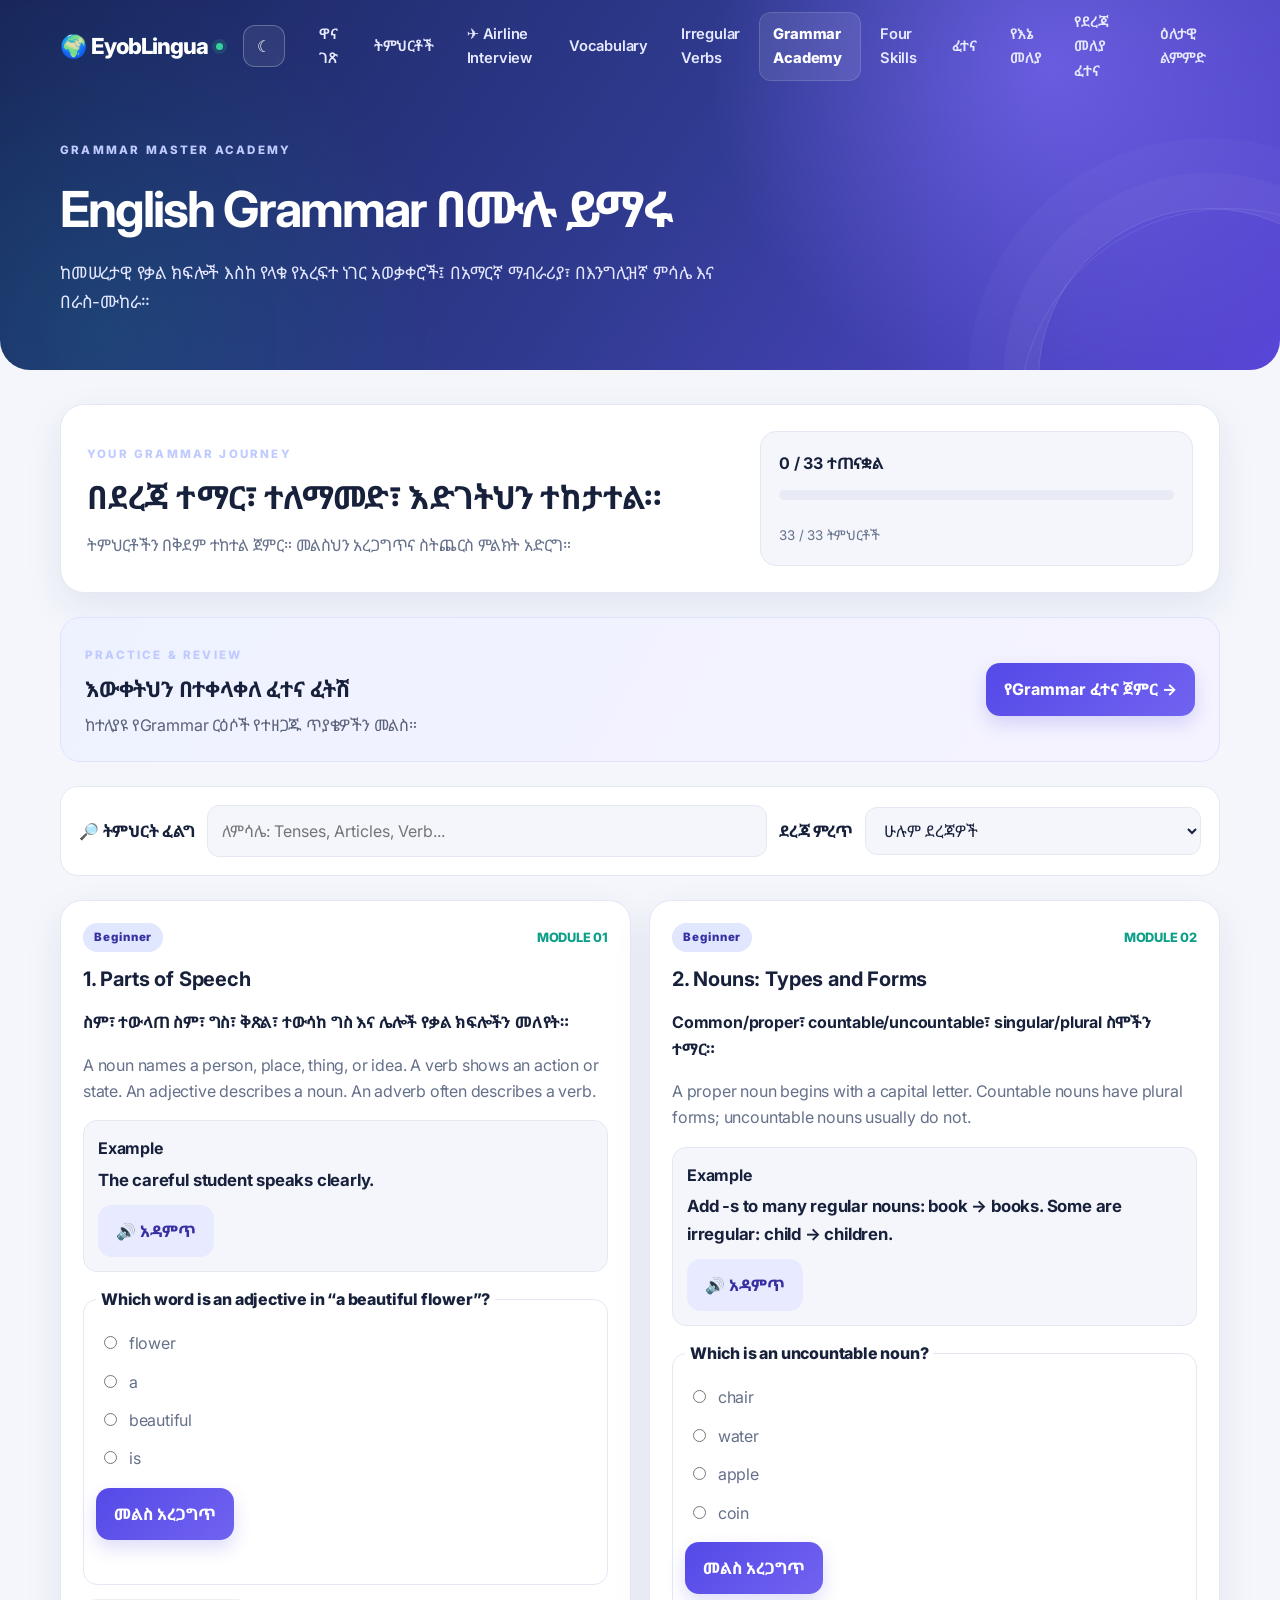
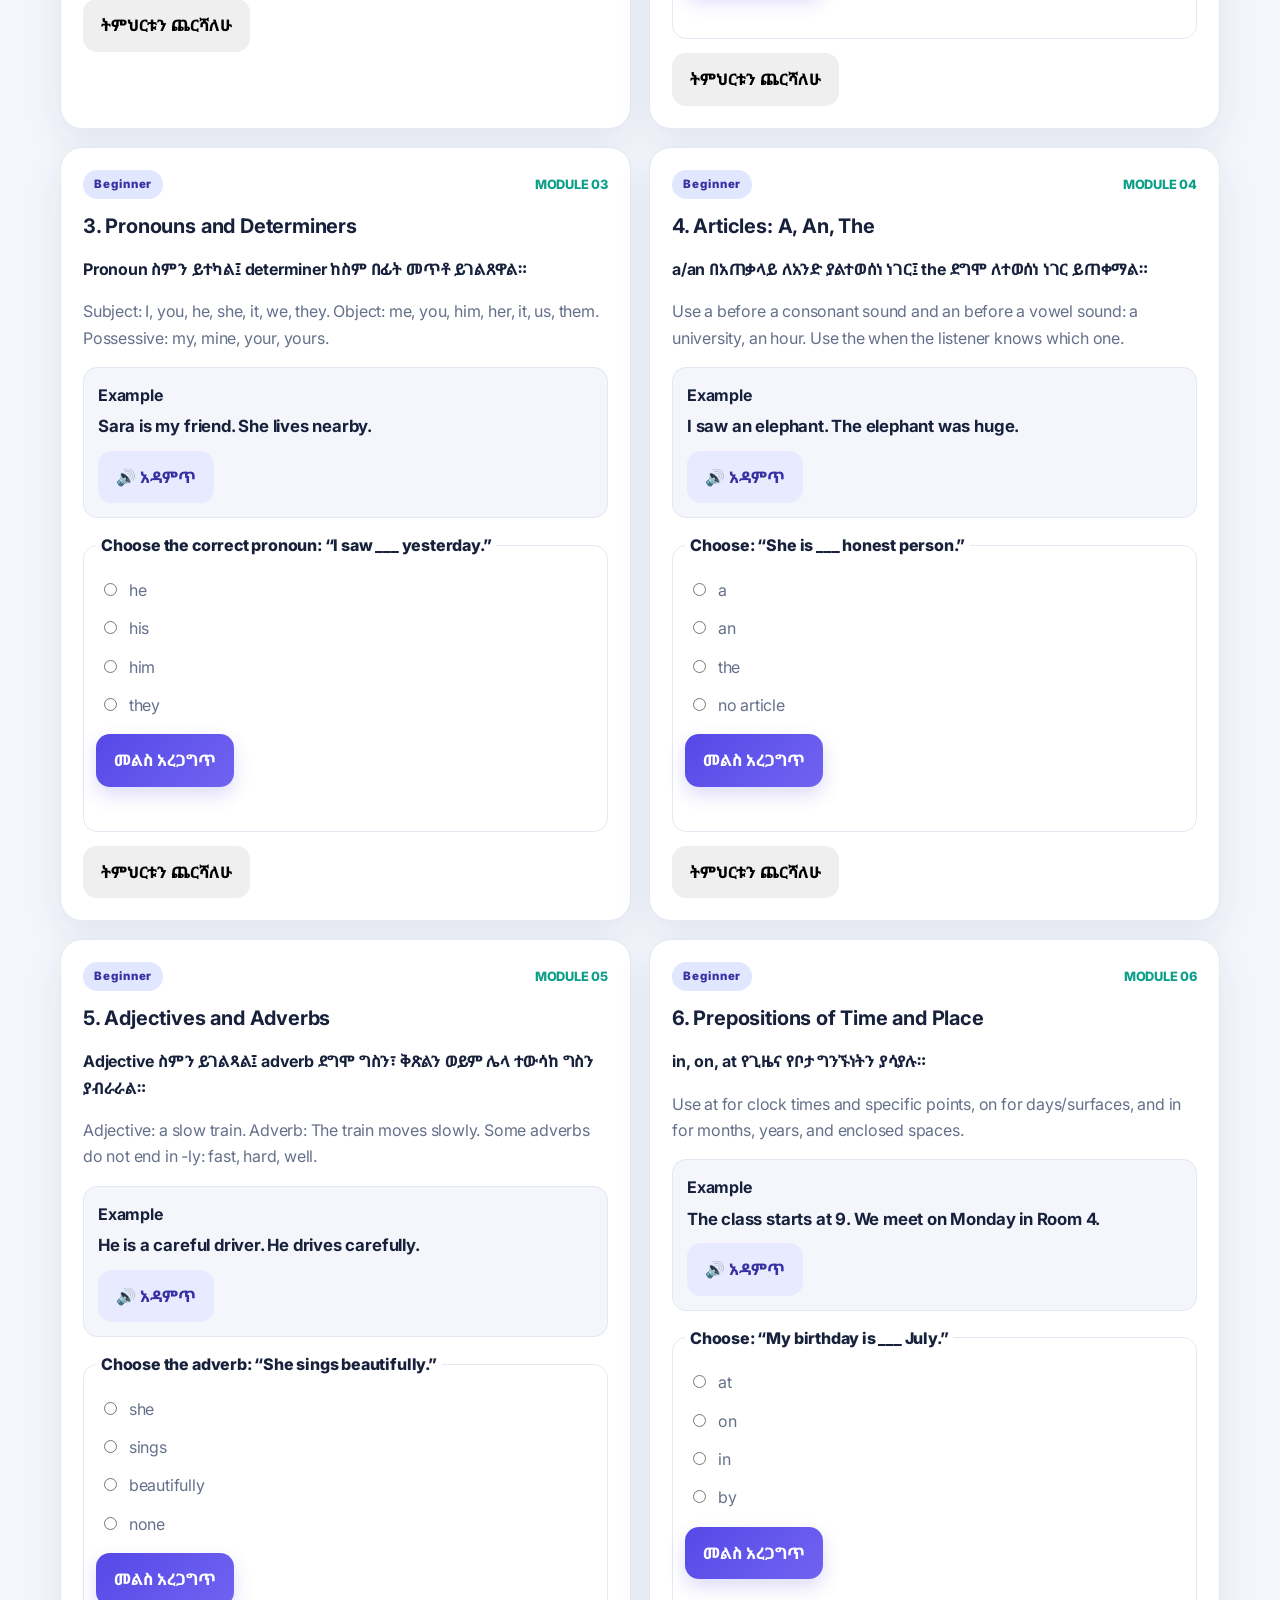
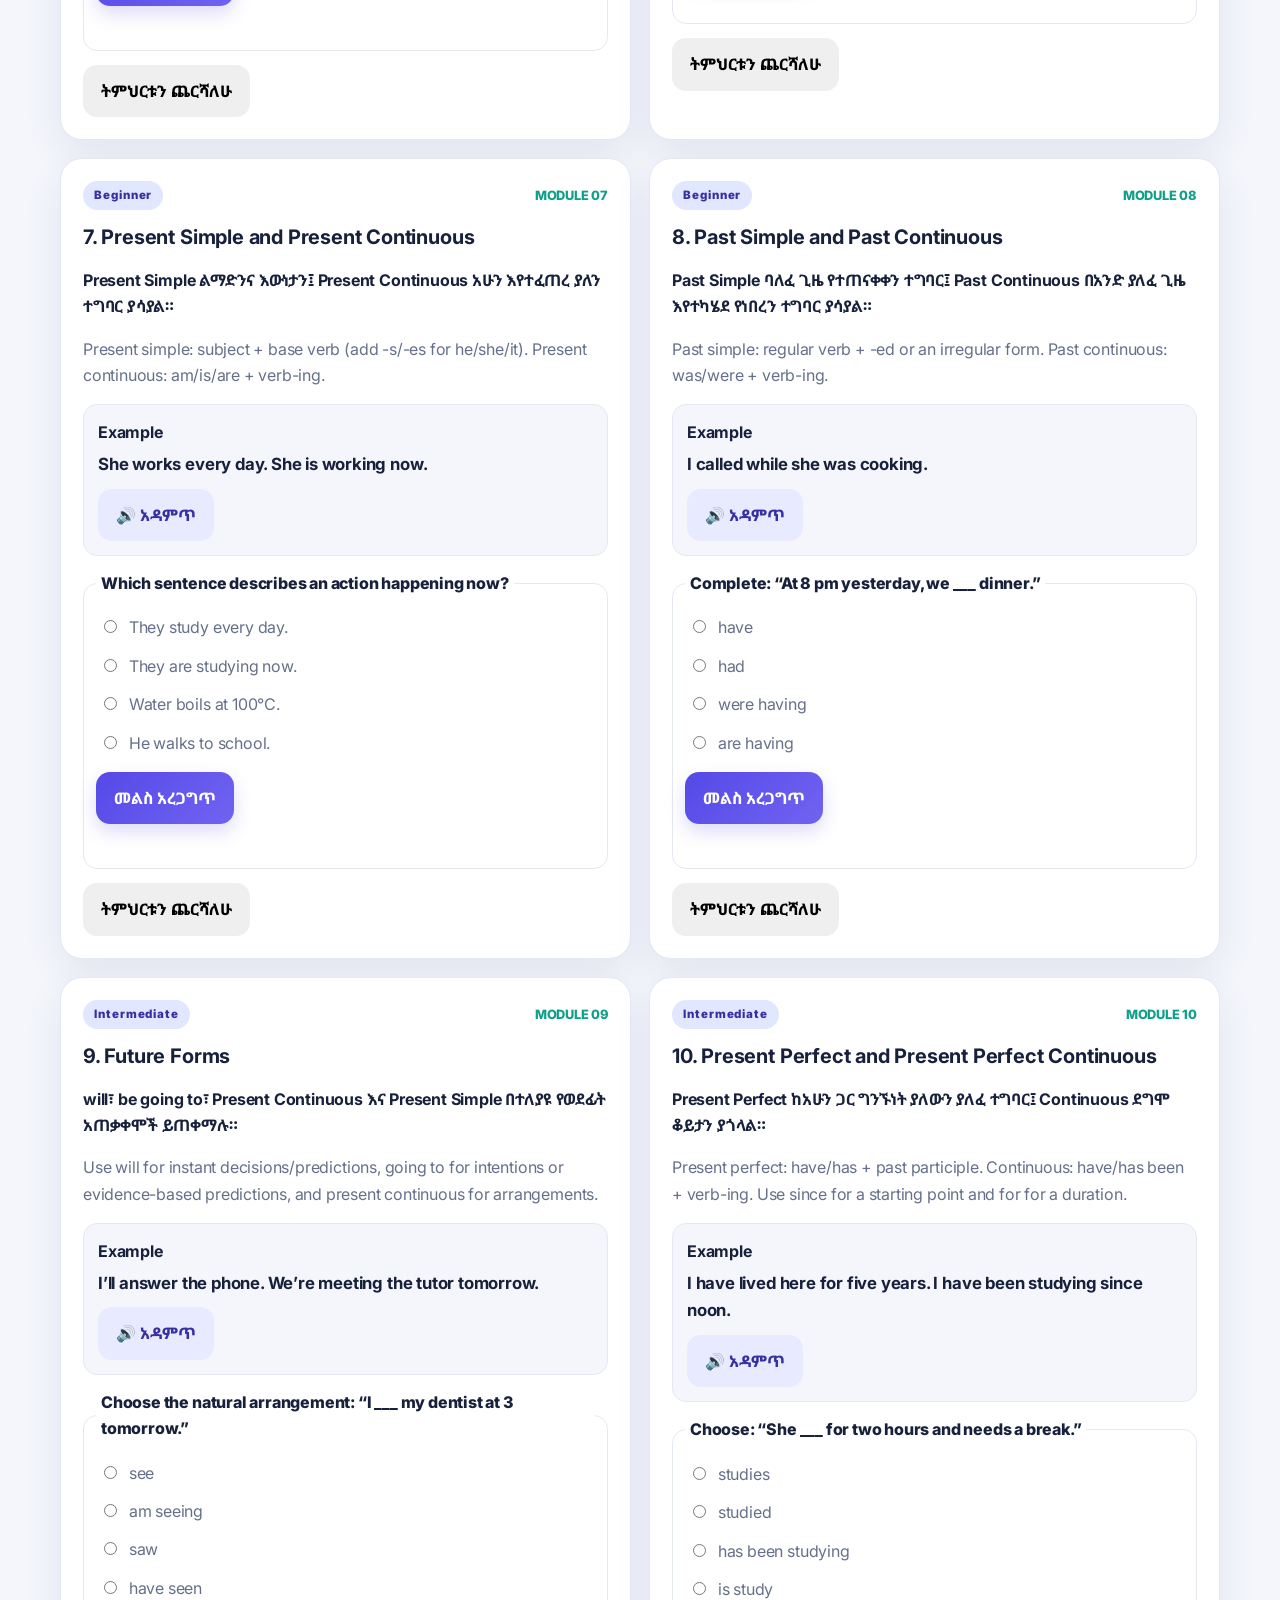
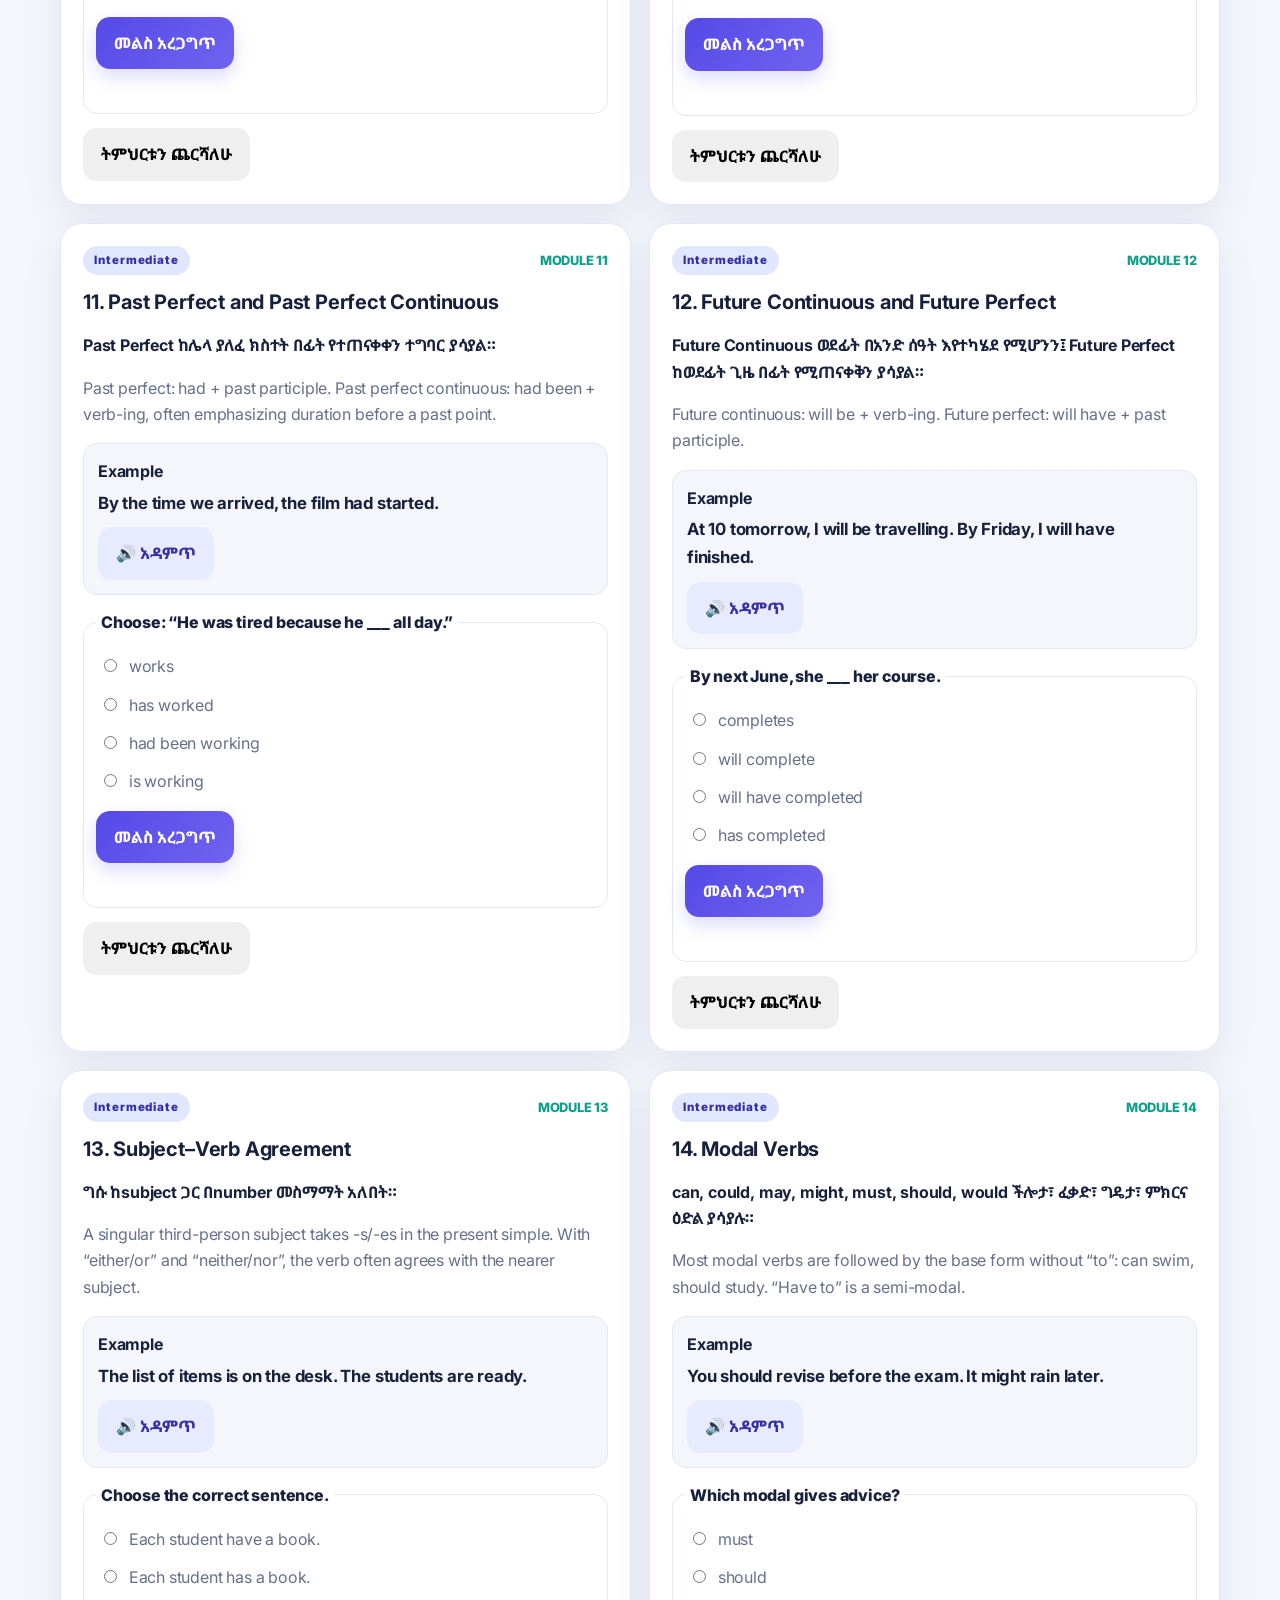
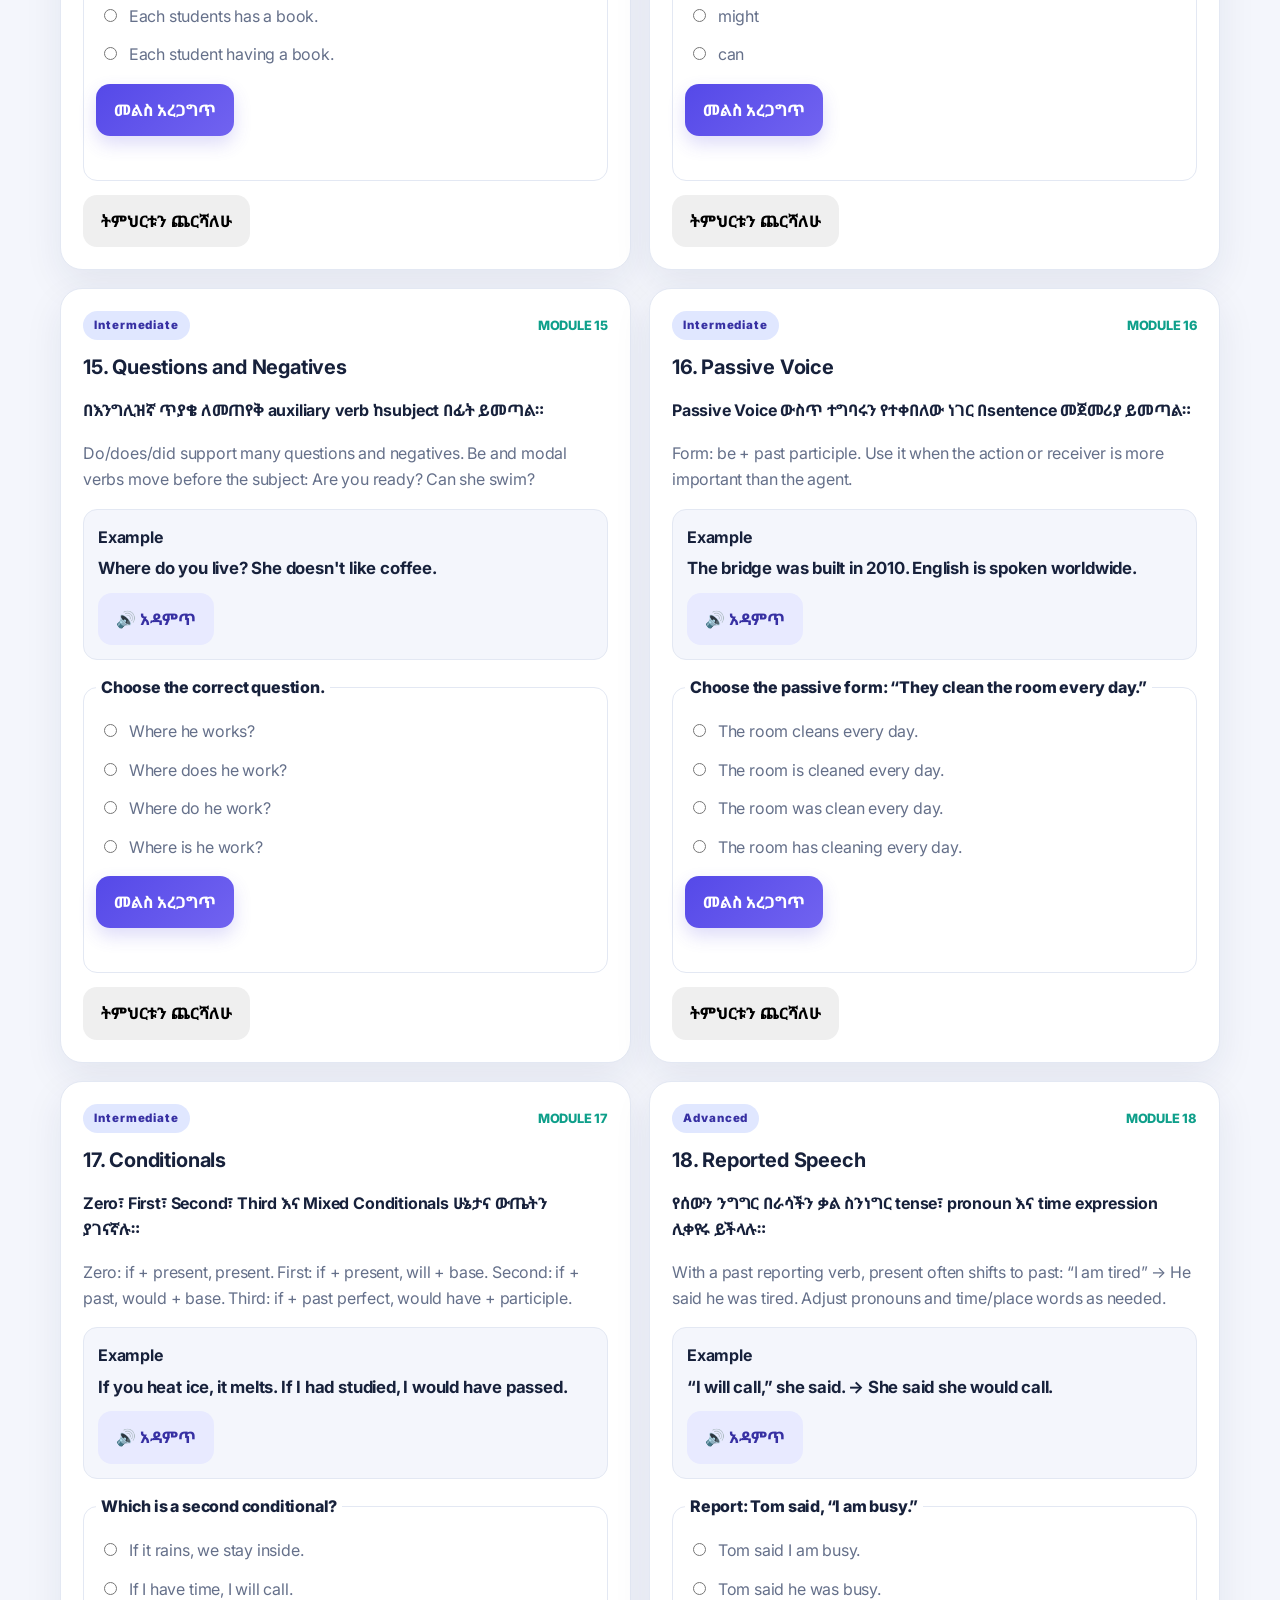
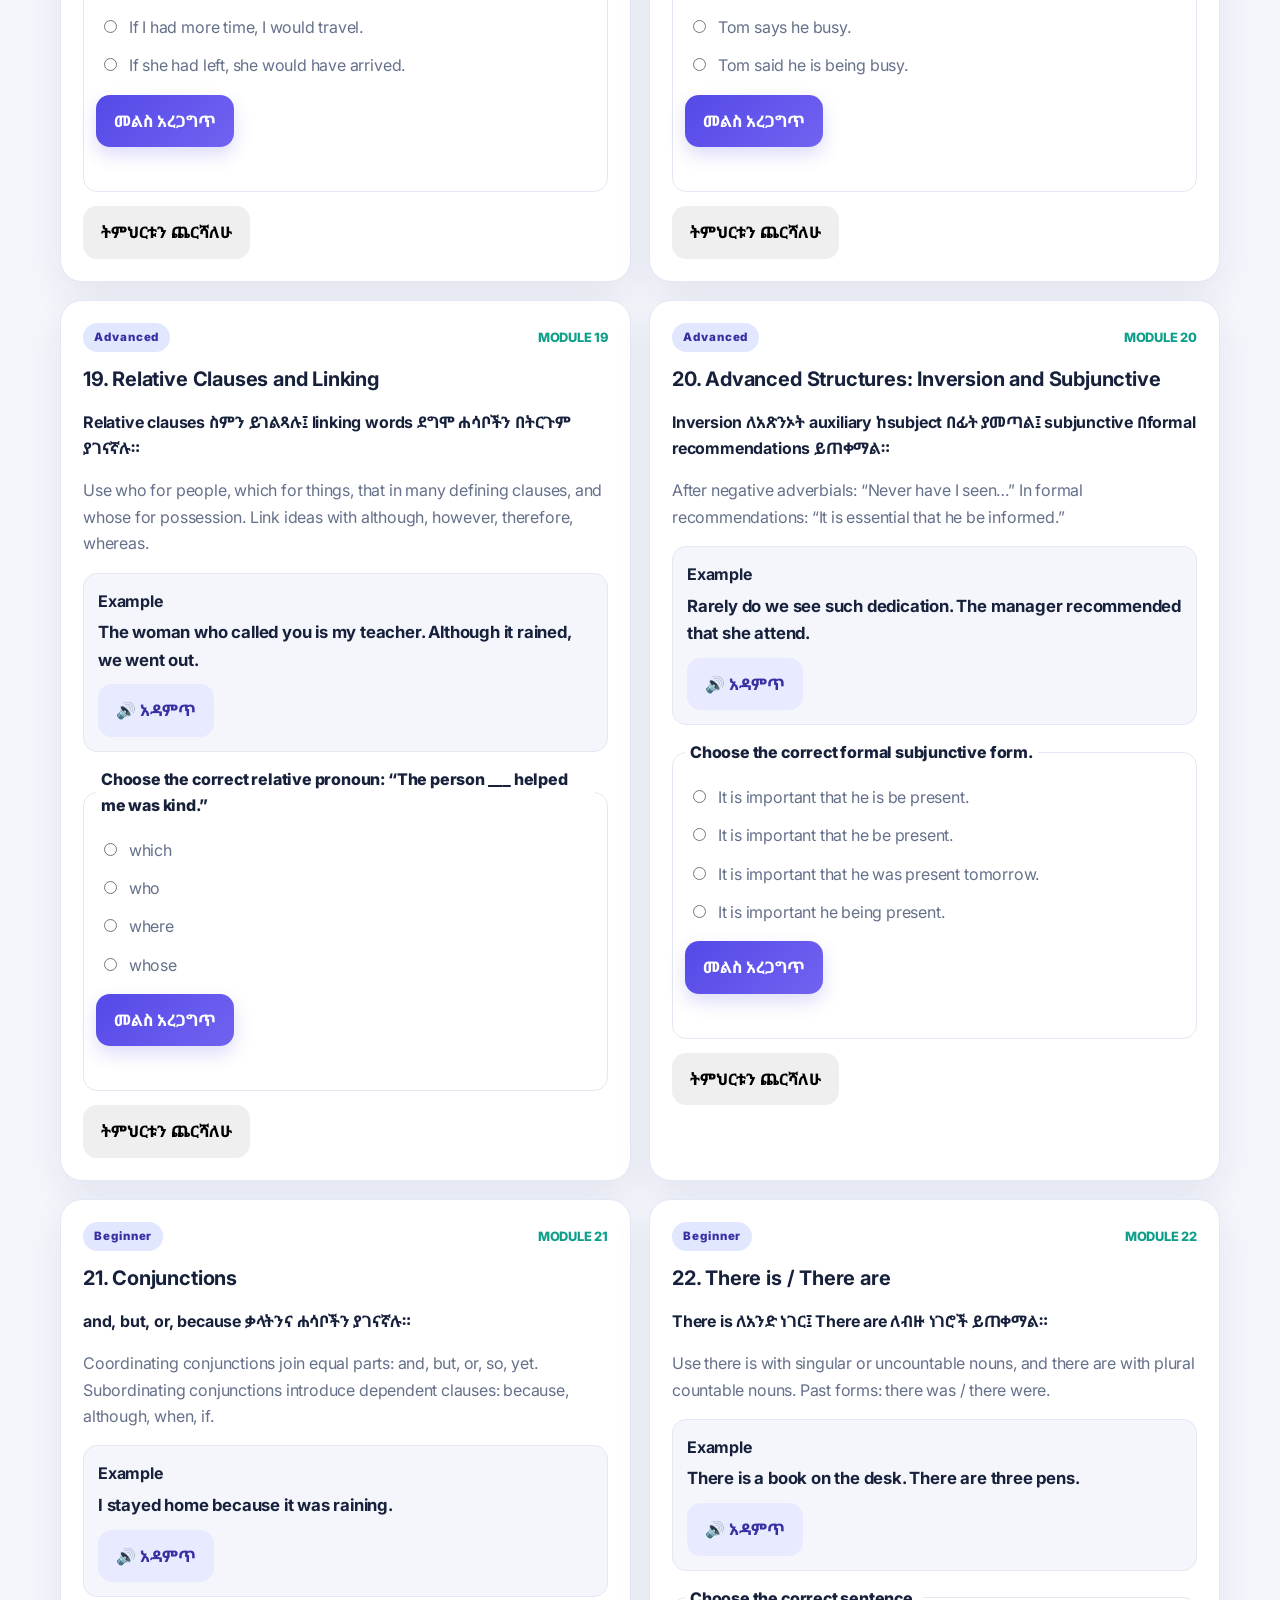
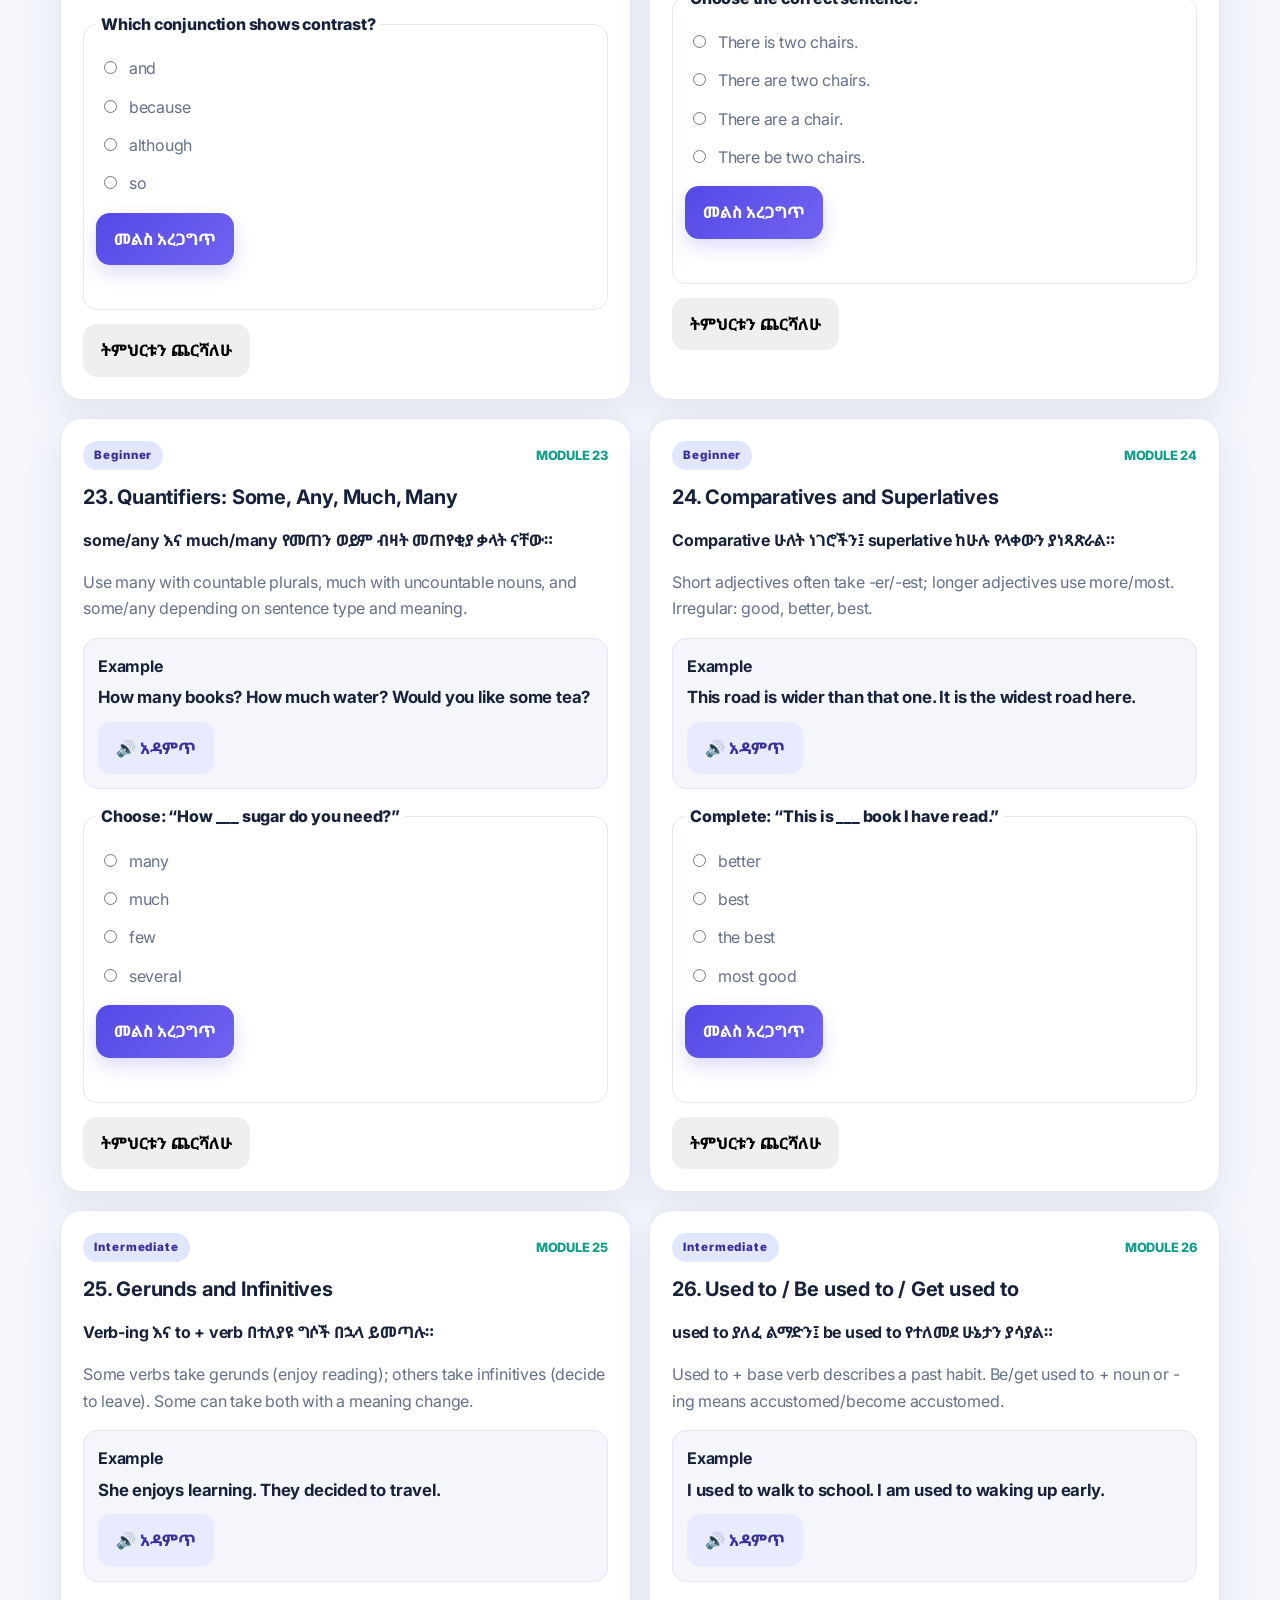
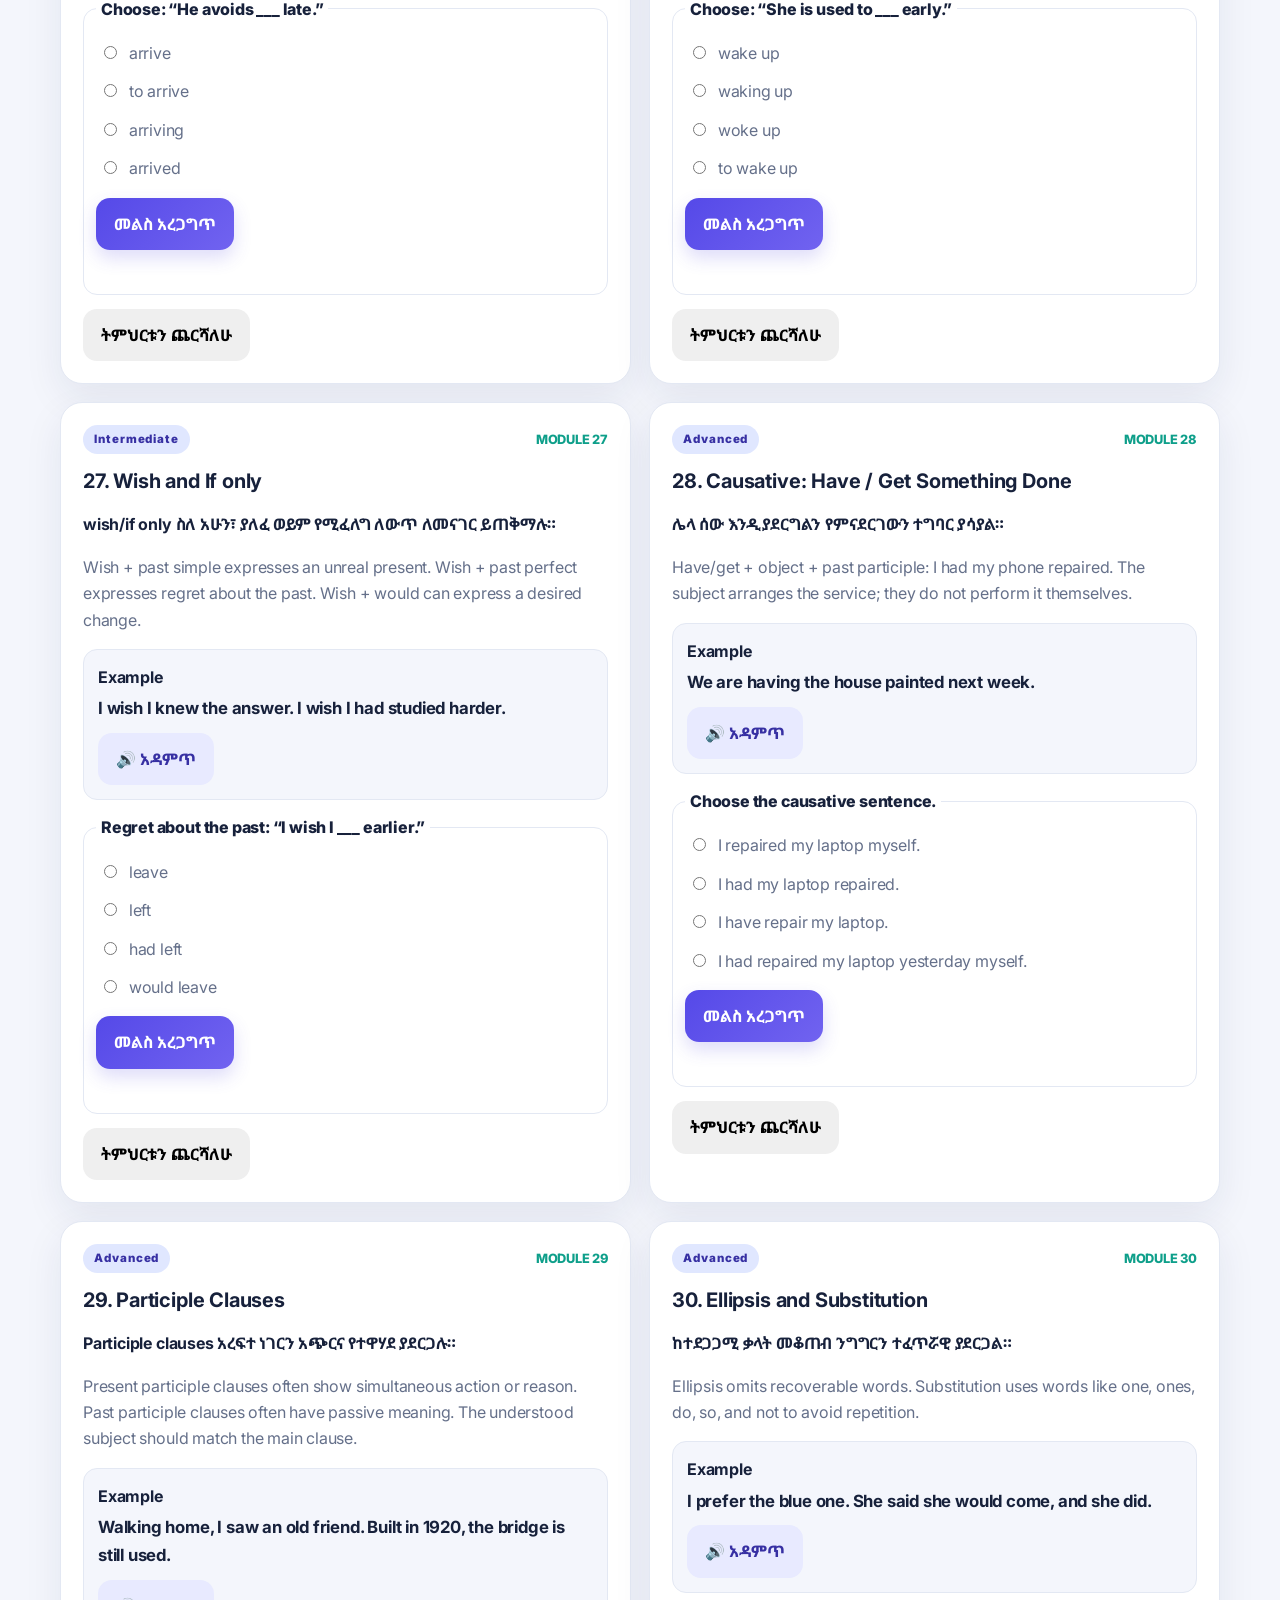
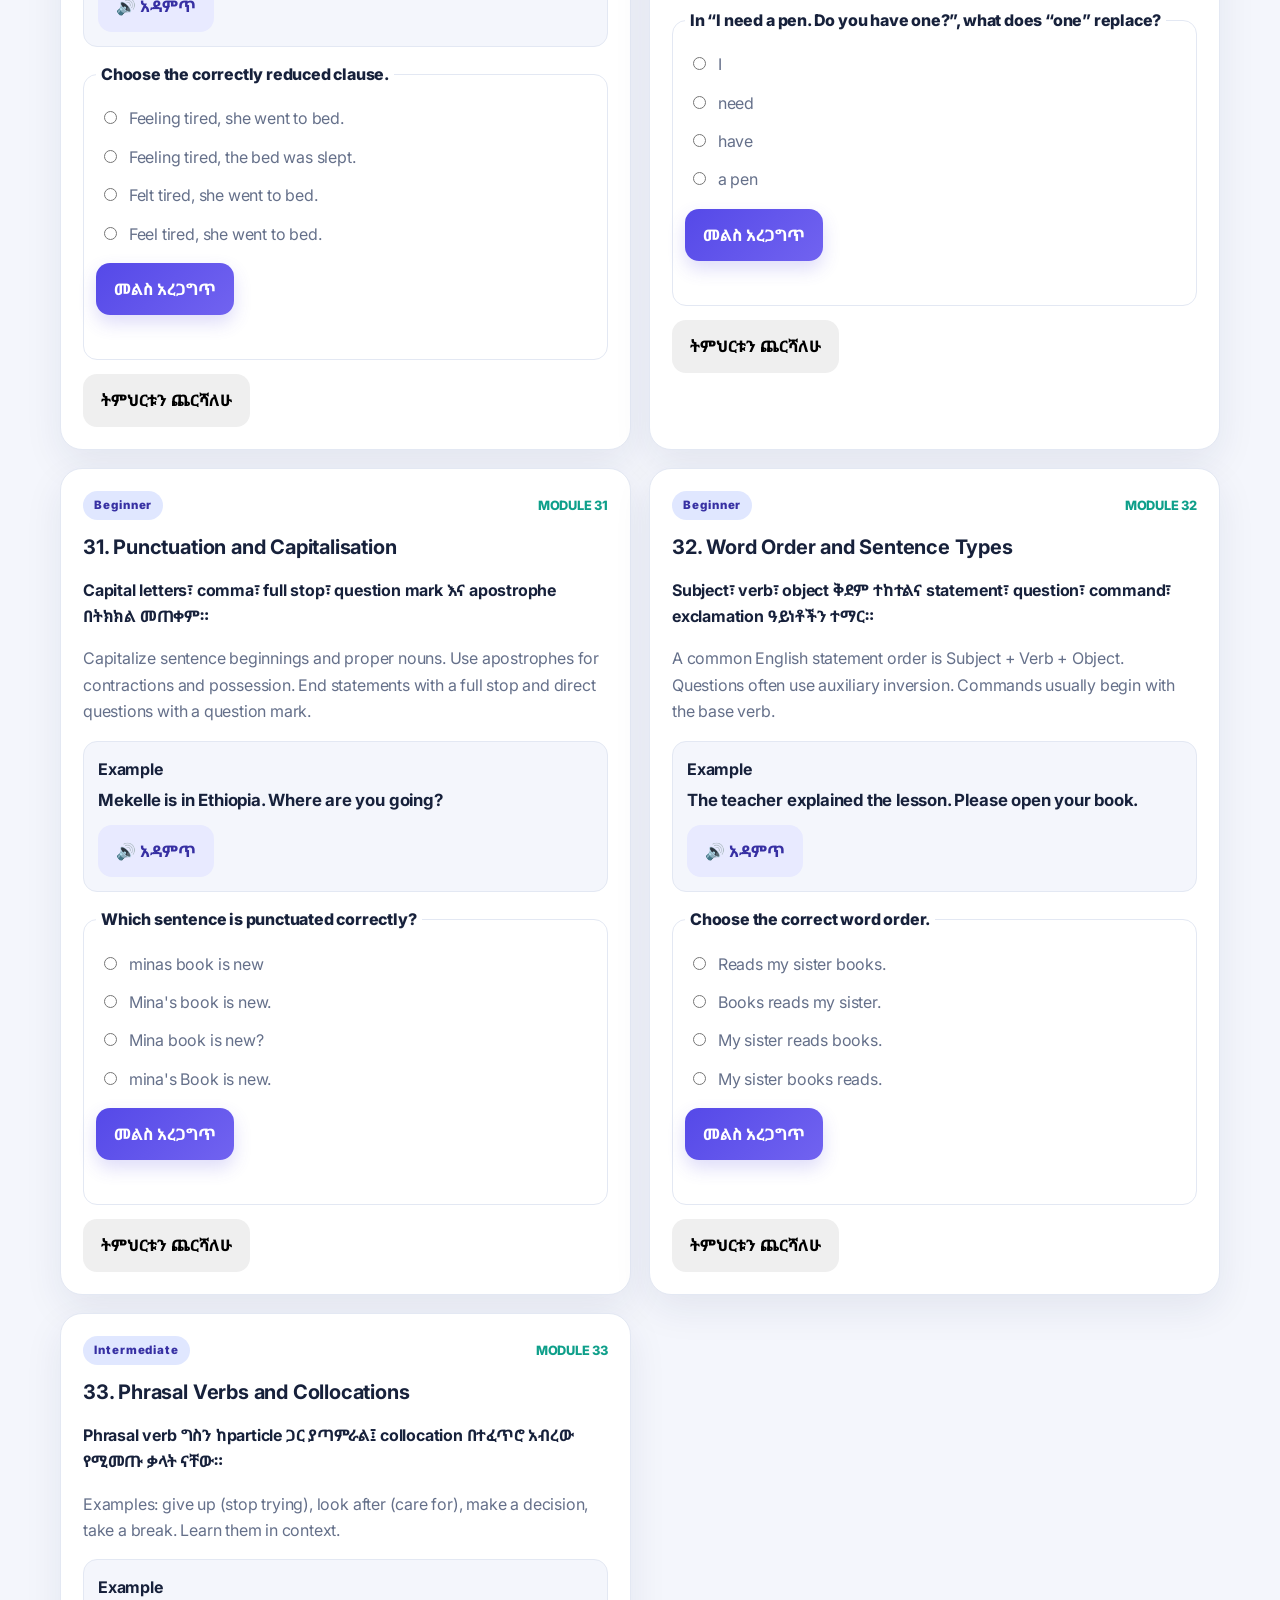
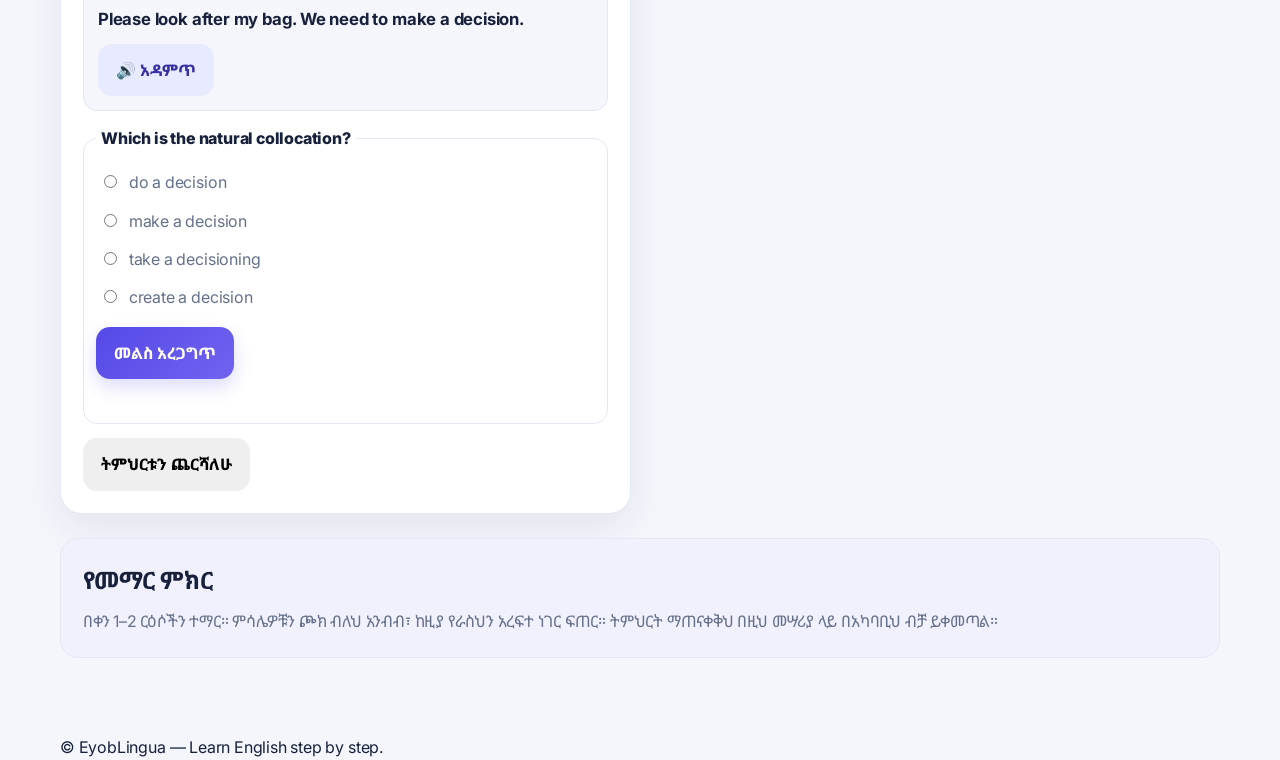
==== commit 0bf1b413: "Add files via upload" ====
--- a/grammar.html
+++ b/grammar.html
@@ -1,11 +1,11 @@
 <!doctype html>
-<html lang="am"><head><meta charset="utf-8"><meta name="viewport" content="width=device-width,initial-scale=1"><meta name="theme-color" content="#24306b"><meta name="description" content="Learn English grammar step by step with Amharic explanations and practice."><link rel="manifest" href="manifest.json"><link rel="stylesheet" href="style.css?v=30"><title>Grammar Master Academy — EyobLingua</title></head>
+<html lang="am"><head><meta charset="utf-8"><meta name="viewport" content="width=device-width,initial-scale=1"><meta name="theme-color" content="#24306b"><meta name="description" content="Learn English grammar step by step with Amharic explanations and practice."><link rel="manifest" href="manifest.json"><link rel="stylesheet" href="style.css?v=31"><title>Grammar Master Academy — EyobLingua</title></head>
 <body>
-<header class="subhero"><nav class="nav wrap"><a class="brand" href="index.html">🌍 EyobLingua</a><button class="menu-toggle" id="menu-toggle" aria-label="የምናሌ ዝርዝር ክፈት" aria-expanded="false">☰</button><button class="theme-toggle" id="theme-toggle" type="button" aria-label="ጨለማ/ብርሃን ሁነታ">◐</button><div class="nav-links" id="nav-links"><a href="index.html">ዋና ገጽ</a><a href="lessons.html">ትምህርቶች</a><a href="vocabulary.html">Vocabulary</a><a href="verbs.html">Irregular Verbs</a><a href="grammar.html" class="active">Grammar Academy</a><a href="skills.html">Four Skills</a><a href="quiz.html">ፈተና</a><a href="profile.html">የእኔ መለያ</a><a href="placement.html">የደረጃ መለያ ፈተና</a><a href="practice.html">ዕለታዊ ልምምድ</a></div></nav><div class="wrap subhero-content"><span class="eyebrow">GRAMMAR MASTER ACADEMY</span><h1>English Grammar በሙሉ ይማሩ</h1><p>ከመሠረታዊ የቃል ክፍሎች እስከ የላቁ የአረፍተ ነገር አወቃቀሮች፤ በአማርኛ ማብራሪያ፣ በእንግሊዝኛ ምሳሌ እና በራስ-ሙከራ።</p></div></header>
+<header class="subhero"><nav class="nav wrap"><a class="brand" href="index.html">🌍 EyobLingua</a><button class="menu-toggle" id="menu-toggle" aria-label="የምናሌ ዝርዝር ክፈት" aria-expanded="false">☰</button><button class="theme-toggle" id="theme-toggle" type="button" aria-label="ጨለማ/ብርሃን ሁነታ">◐</button><div class="nav-links" id="nav-links"><a href="index.html">ዋና ገጽ</a><a href="lessons.html">ትምህርቶች</a><a class="nav-career-link" href="lessons.html#airline-interview">✈️ Airline Interview</a><a href="vocabulary.html">Vocabulary</a><a href="verbs.html">Irregular Verbs</a><a href="grammar.html" class="active">Grammar Academy</a><a href="skills.html">Four Skills</a><a href="quiz.html">ፈተና</a><a href="profile.html">የእኔ መለያ</a><a href="placement.html">የደረጃ መለያ ፈተና</a><a href="practice.html">ዕለታዊ ልምምድ</a></div></nav><div class="wrap subhero-content"><span class="eyebrow">GRAMMAR MASTER ACADEMY</span><h1>English Grammar በሙሉ ይማሩ</h1><p>ከመሠረታዊ የቃል ክፍሎች እስከ የላቁ የአረፍተ ነገር አወቃቀሮች፤ በአማርኛ ማብራሪያ፣ በእንግሊዝኛ ምሳሌ እና በራስ-ሙከራ።</p></div></header>
 <main class="wrap page-main grammar-page">
 <section class="grammar-intro"><div><span class="eyebrow">YOUR GRAMMAR JOURNEY</span><h2>በደረጃ ተማር፣ ተለማመድ፣ እድገትህን ተከታተል።</h2><p>ትምህርቶችን በቅደም ተከተል ጀምር። መልስህን አረጋግጥና ስትጨርስ ምልክት አድርግ።</p></div><div class="grammar-progress-box"><b id="grammar-progress-label">0 / 33 ተጠናቋል</b><div class="progress-track"><div class="progress-fill" id="grammar-progress" style="width:0%"></div></div><small id="grammar-count">33 ትምህርቶች</small></div></section>
 <section class="grammar-next-step"><div><span class="eyebrow">PRACTICE & REVIEW</span><h2>እውቀትህን በተቀላቀለ ፈተና ፈትሽ</h2><p>ከተለያዩ የGrammar ርዕሶች የተዘጋጁ ጥያቄዎችን መልስ።</p></div><button class="btn btn-primary" id="grammar-quiz-start" type="button">የGrammar ፈተና ጀምር →</button></section><section class="grammar-tools"><label for="grammar-search">🔎 ትምህርት ፈልግ</label><input id="grammar-search" type="search" placeholder="ለምሳሌ: Tenses, Articles, Verb..."><label for="grammar-level">ደረጃ ምረጥ</label><select id="grammar-level"><option value="all">ሁሉም ደረጃዎች</option><option value="Beginner">Beginner</option><option value="Intermediate">Intermediate</option><option value="Advanced">Advanced</option></select></section>
 <section id="grammar-list" class="grammar-list" aria-live="polite"></section>
 <section id="grammar-quiz" class="grammar-quiz-panel" hidden><div class="grammar-quiz-head"><div><span class="eyebrow">KNOWLEDGE CHECK</span><h2>Grammar Challenge</h2><p id="gquiz-progress">ጥያቄ 1 / 10</p></div><button class="btn btn-outline" id="grammar-quiz-close" type="button">ዝጋ</button></div><div id="gquiz-body"></div><div class="grammar-quiz-actions"><button class="btn btn-primary" id="gquiz-next" type="button">ቀጣይ ጥያቄ →</button></div><p id="gquiz-result" aria-live="polite"></p></section><section class="grammar-note"><h2>የመማር ምክር</h2><p>በቀን 1–2 ርዕሶችን ተማር። ምሳሌዎቹን ጮክ ብለህ አንብብ፣ ከዚያ የራስህን አረፍተ ነገር ፍጠር። ትምህርት ማጠናቀቅህ በዚህ መሣሪያ ላይ በአካባቢህ ብቻ ይቀመጣል።</p></section>
 </main><footer class="site-footer"><div class="wrap">© EyobLingua — Learn English step by step.</div></footer>
-<script src="script.js?v=30" defer></script><script src="grammar.js?v=30" defer></script></body></html>+<script src="script.js?v=31" defer></script><script src="grammar.js?v=31" defer></script></body></html>
--- a/style.css
+++ b/style.css
@@ -312,3 +312,12 @@
 .career-shortcut-section .airline-interview-card{margin:0;box-shadow:none}
 .career-shortcut-section .airline-interview-card>h2{line-height:1.35}
 @media(max-width:520px){.career-shortcut-section{padding:12px;margin:18px 0 26px}}
+
+
+/* v31: direct Airline Interview access */
+.airline-quick-access{display:flex;align-items:center;gap:20px;margin:22px 0 28px;padding:22px;border:1px solid var(--border);border-left:5px solid var(--primary);border-radius:20px;background:var(--card);color:var(--ink)}
+.airline-quick-icon{width:76px;height:76px;flex:0 0 76px;display:grid;place-items:center;border-radius:18px;background:var(--surface,var(--bg));font-size:2.5rem}
+.airline-quick-copy h2{margin:5px 0 8px;font-size:1.25rem}
+.airline-quick-copy p{margin:0 0 14px;color:var(--muted);line-height:1.6}
+.nav-career-link{font-weight:800}
+@media(max-width:520px){.airline-quick-access{align-items:flex-start;gap:12px;padding:15px}.airline-quick-icon{width:52px;height:52px;flex-basis:52px;font-size:1.8rem}.airline-quick-copy h2{font-size:1.05rem}}
